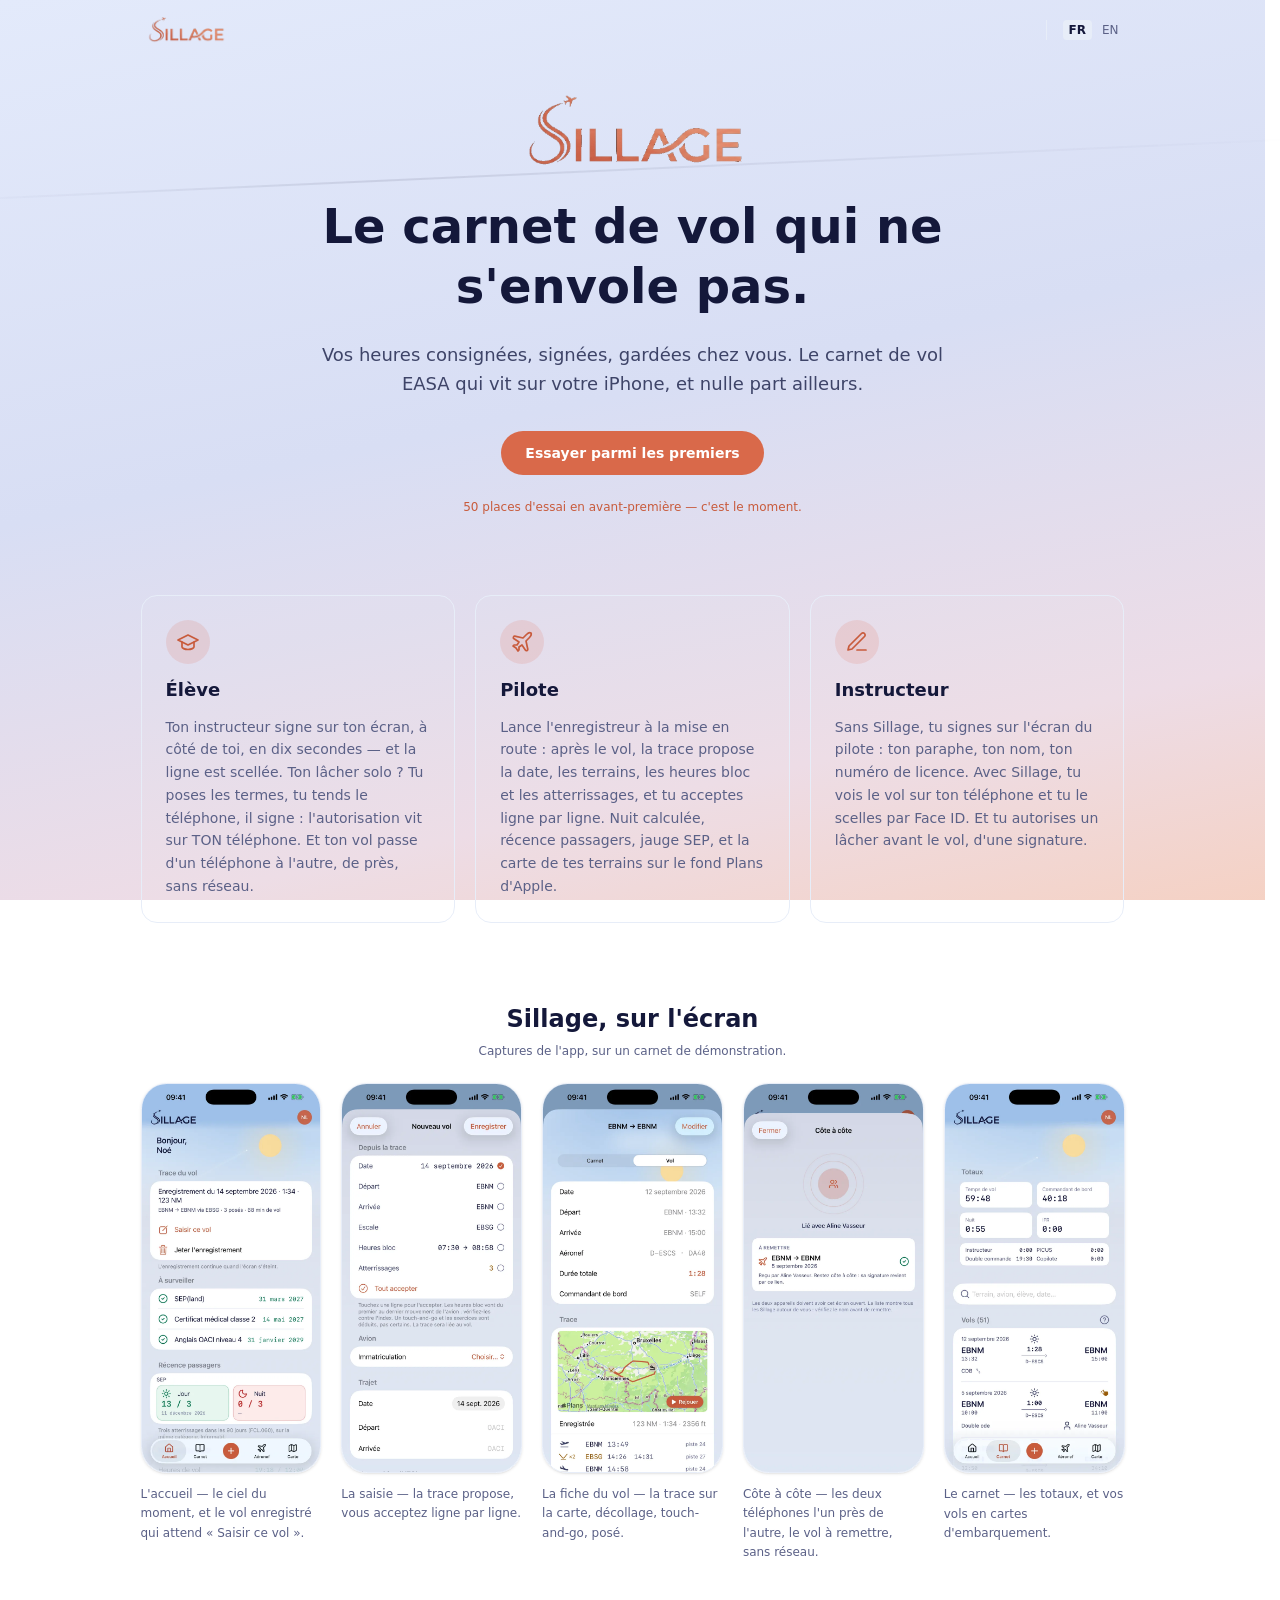
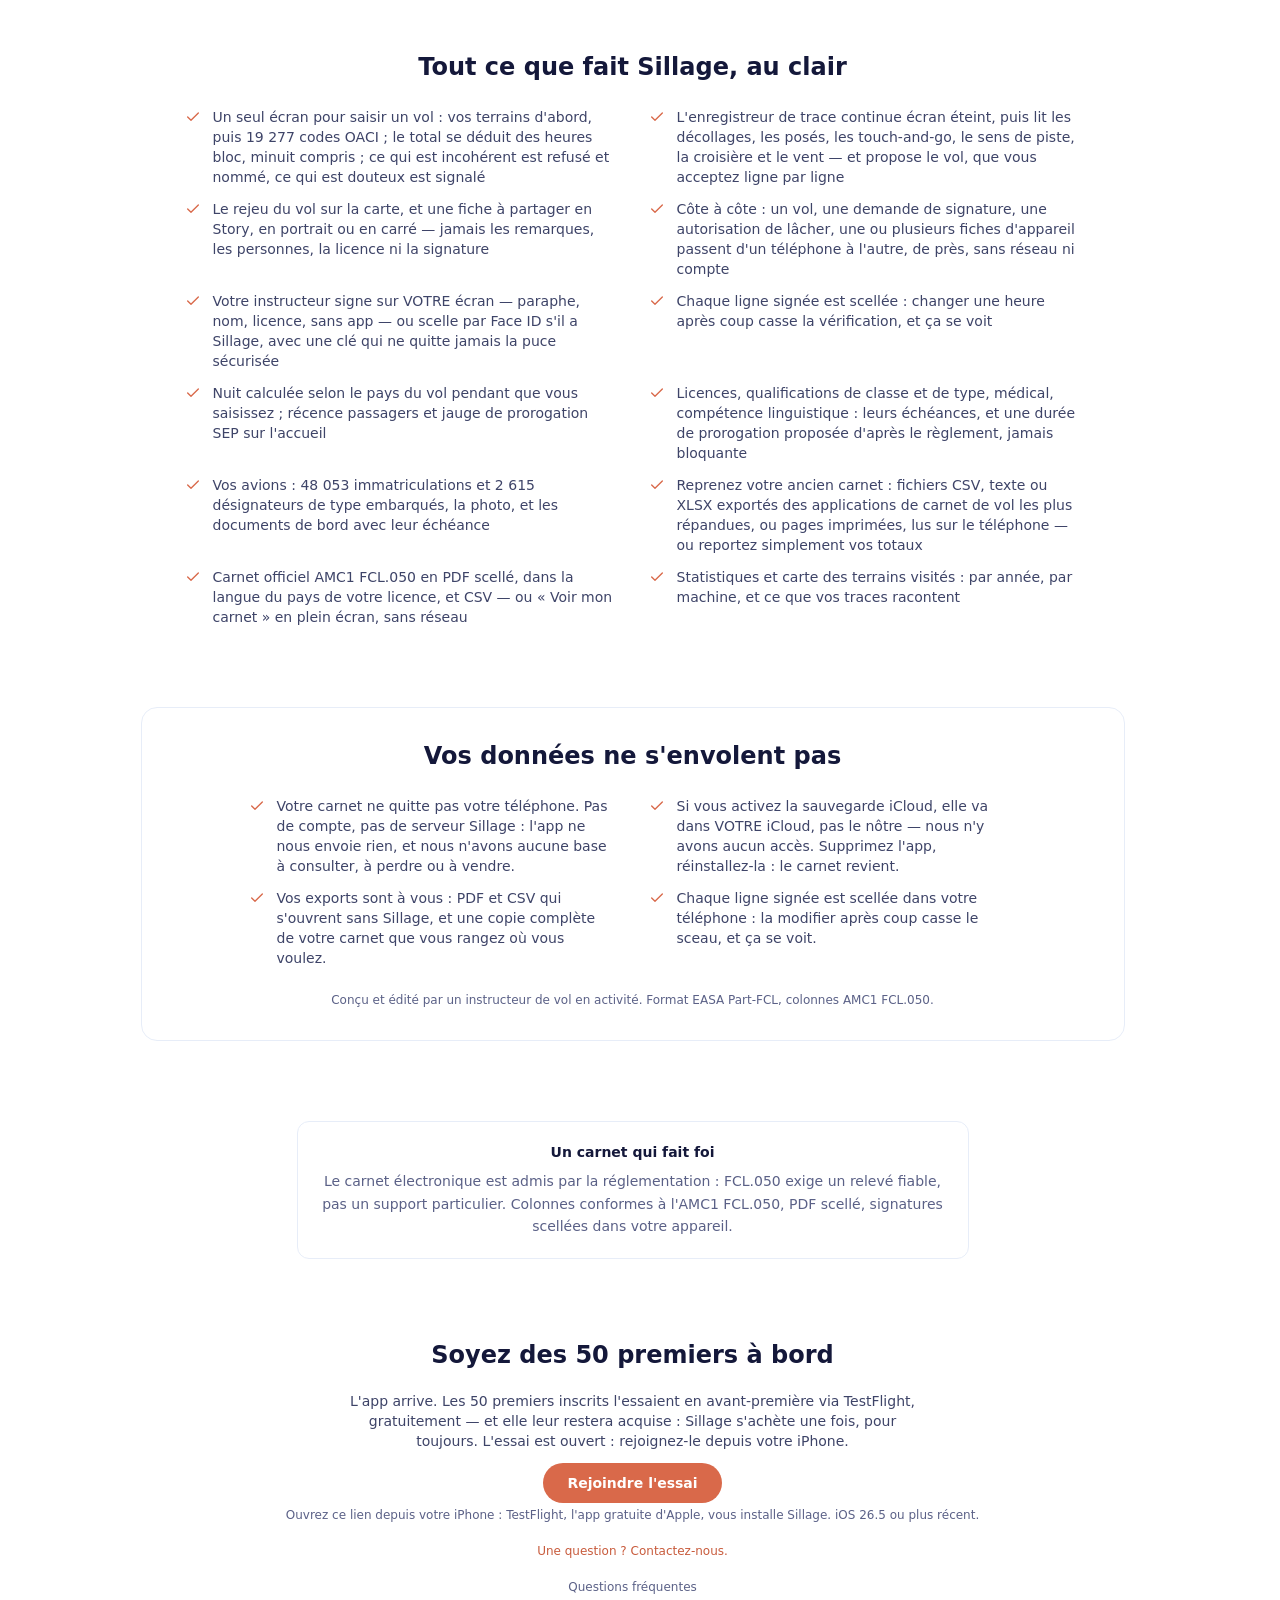
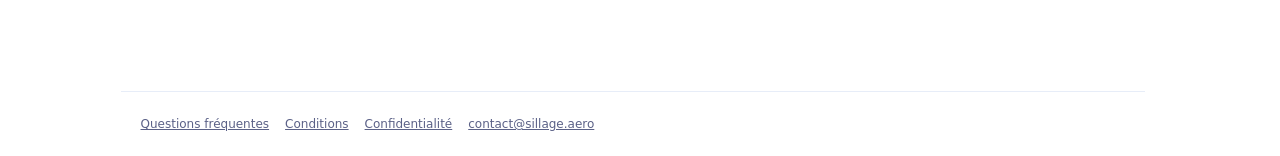
==== fr/index.html @ a9df99f7 "Le site devient statique : du HTML, et plus rien qui tourne Sebastien, 12/10/2026 : « Scaleway me co" ====
<!DOCTYPE html><html lang="fr"><head><meta charSet="utf-8"/><meta name="viewport" content="width=device-width, initial-scale=1, viewport-fit=cover"/><link rel="stylesheet" href="/assets/site.css"/><meta name="theme-color" content="#171d43"/><title>Sillage — Carnet de vol numérique EASA</title><meta name="description" content="Carnet de vol numérique EASA Part-FCL : saisie rapide, signatures d&#x27;instructeur vérifiables, export officiel AMC1 FCL.050. Pour les pilotes, leurs écoles et leurs clubs."/><link rel="manifest" href="/assets/manifest.webmanifest"/><link rel="canonical" href="https://sillage.aero/fr"/><link rel="alternate" hrefLang="fr" href="https://sillage.aero/fr"/><link rel="alternate" hrefLang="en" href="https://sillage.aero/en"/><link rel="alternate" hrefLang="x-default" href="https://sillage.aero/fr"/><meta property="og:title" content="Sillage — Carnet de vol numérique EASA"/><meta property="og:description" content="Vos heures consignées, signées, gardées chez vous. Le carnet de vol EASA qui vit sur votre iPhone, et nulle part ailleurs."/><meta property="og:url" content="https://sillage.aero/fr"/><meta property="og:site_name" content="Sillage"/><meta property="og:locale" content="fr_BE"/><meta property="og:image" content="https://sillage.aero/assets/og-fr.png"/><meta property="og:image:type" content="image/png"/><meta property="og:image:width" content="1200"/><meta property="og:image:height" content="630"/><meta property="og:image:alt" content="Sillage — le carnet de vol qui ne s&#x27;envole pas"/><meta property="og:type" content="website"/><meta name="twitter:card" content="summary_large_image"/><meta name="twitter:title" content="Sillage — Carnet de vol numérique EASA"/><meta name="twitter:description" content="Vos heures consignées, signées, gardées chez vous. Le carnet de vol EASA qui vit sur votre iPhone, et nulle part ailleurs."/><meta name="twitter:image" content="https://sillage.aero/assets/og-fr.png"/><meta name="twitter:image:alt" content="Sillage — le carnet de vol qui ne s&#x27;envole pas"/><meta name="twitter:image:type" content="image/png"/><meta name="twitter:image:width" content="1200"/><meta name="twitter:image:height" content="630"/><link rel="icon" href="/assets/favicon.ico" sizes="48x48" type="image/x-icon"/><link rel="apple-touch-icon" href="/assets/apple-icon.png" sizes="180x180" type="image/png"/></head><body class="geist_a71539c9-module__T19VSG__variable geist_mono_8d43a2aa-module__8Li5zG__variable min-h-dvh bg-white text-zinc-900 antialiased dark:bg-[#10142e] dark:text-zinc-100"><div hidden=""><!--$--><!--/$--></div><header class="mx-auto flex max-w-5xl items-center justify-between px-5 py-4"><a aria-label="Sillage" class="flex items-center" href="/fr"><img alt="Sillage" loading="eager" width="747" height="235" class="h-7 w-auto" style="color:transparent" src="/brand/logo-color.png"/></a><span class="flex items-center gap-1 border-l border-zinc-200 pl-4 text-xs dark:border-zinc-700"><a aria-current="true" class="rounded bg-zinc-200 px-1.5 py-0.5 font-semibold uppercase dark:bg-zinc-700" href="/fr">fr</a><a class="rounded px-1.5 py-0.5 uppercase text-zinc-500 hover:text-zinc-900 dark:text-zinc-400 dark:hover:text-white" href="/en">en</a></span></header><main class="mx-auto max-w-5xl px-5 pb-16"><div class="flex flex-col gap-20 pb-8"><section class="flex flex-col items-center gap-6 pt-8 text-center"><img alt="" loading="eager" width="747" height="235" class="h-16 w-auto sm:h-20" style="color:transparent" src="/brand/logo-color.png"/><h1 class="max-w-3xl text-4xl font-semibold leading-tight text-zinc-900 dark:text-white sm:text-5xl">Le carnet de vol qui ne s&#x27;envole pas.</h1><p class="max-w-2xl text-base leading-relaxed text-zinc-600 dark:text-zinc-300 sm:text-lg">Vos heures consignées, signées, gardées chez vous. Le carnet de vol EASA qui vit sur votre iPhone, et nulle part ailleurs.</p><div class="mt-2 flex flex-wrap items-center justify-center gap-3"><a href="#rejoindre" class="rounded-full bg-[#d9694a] px-6 py-3 text-sm font-semibold text-white transition-colors hover:bg-[#c25738]">Essayer parmi les premiers</a></div><p class="text-xs text-[#c85b3c] dark:text-[#e79479]">50 places d&#x27;essai en avant-première — c&#x27;est le moment.</p></section><section class="grid gap-5 md:grid-cols-3"><div class="flex flex-col gap-3 rounded-2xl border border-zinc-200 dark:border-white/10 bg-white/[0.03] p-6"><span class="flex h-11 w-11 items-center justify-center rounded-full bg-[#d9694a]/15 text-[#c85b3c] dark:text-[#e79479]"><svg viewBox="0 0 24 24" width="24" height="24" fill="none" stroke="currentColor" stroke-width="1.7" stroke-linecap="round" stroke-linejoin="round" aria-hidden="true"><path d="M22 10 12 5 2 10l10 5 10-5Z"></path><path d="M6 12v5c0 1 2.5 2.5 6 2.5s6-1.5 6-2.5v-5"></path></svg></span><h2 class="text-lg font-semibold text-zinc-900 dark:text-white">Élève</h2><p class="text-sm leading-relaxed text-zinc-500 dark:text-zinc-400">Ton instructeur signe sur ton écran, à côté de toi, en dix secondes — et la ligne est scellée. Ton lâcher solo ? Tu poses les termes, tu tends le téléphone, il signe : l&#x27;autorisation vit sur TON téléphone. Et ton vol passe d&#x27;un téléphone à l&#x27;autre, de près, sans réseau.</p></div><div class="flex flex-col gap-3 rounded-2xl border border-zinc-200 dark:border-white/10 bg-white/[0.03] p-6"><span class="flex h-11 w-11 items-center justify-center rounded-full bg-[#d9694a]/15 text-[#c85b3c] dark:text-[#e79479]"><svg viewBox="0 0 24 24" width="24" height="24" fill="none" stroke="currentColor" stroke-width="1.7" stroke-linecap="round" stroke-linejoin="round" aria-hidden="true"><path d="M17.8 19.2 16 11l3.5-3.5C21 6 21.5 4 21 3c-1-.5-3 0-4.5 1.5L13 8 4.8 6.2c-.5-.1-.9.1-1.1.5l-.3.5c-.2.5-.1 1 .3 1.3L9 12l-2 3H4l-1 1 3 2 2 3 1-1v-3l3-2 3.5 5.3c.3.4.8.5 1.3.3l.5-.2c.4-.3.6-.7.5-1.2z"></path></svg></span><h2 class="text-lg font-semibold text-zinc-900 dark:text-white">Pilote</h2><p class="text-sm leading-relaxed text-zinc-500 dark:text-zinc-400">Lance l&#x27;enregistreur à la mise en route : après le vol, la trace propose la date, les terrains, les heures bloc et les atterrissages, et tu acceptes ligne par ligne. Nuit calculée, récence passagers, jauge SEP, et la carte de tes terrains sur le fond Plans d&#x27;Apple.</p></div><div class="flex flex-col gap-3 rounded-2xl border border-zinc-200 dark:border-white/10 bg-white/[0.03] p-6"><span class="flex h-11 w-11 items-center justify-center rounded-full bg-[#d9694a]/15 text-[#c85b3c] dark:text-[#e79479]"><svg viewBox="0 0 24 24" width="24" height="24" fill="none" stroke="currentColor" stroke-width="1.7" stroke-linecap="round" stroke-linejoin="round" aria-hidden="true"><path d="M12 20h9"></path><path d="M16.5 3.5a2.121 2.121 0 0 1 3 3L7 19l-4 1 1-4Z"></path></svg></span><h2 class="text-lg font-semibold text-zinc-900 dark:text-white">Instructeur</h2><p class="text-sm leading-relaxed text-zinc-500 dark:text-zinc-400">Sans Sillage, tu signes sur l&#x27;écran du pilote : ton paraphe, ton nom, ton numéro de licence. Avec Sillage, tu vois le vol sur ton téléphone et tu le scelles par Face ID. Et tu autorises un lâcher avant le vol, d&#x27;une signature.</p></div></section><section class="flex flex-col gap-6"><div class="text-center"><h2 class="text-2xl font-semibold text-zinc-900 dark:text-white">Sillage, sur l&#x27;écran</h2><p class="mt-2 text-xs text-zinc-500 dark:text-zinc-400">Captures de l&#x27;app, sur un carnet de démonstration.</p></div><div class="-mx-5 flex snap-x snap-mandatory gap-5 overflow-x-auto px-5 pb-2 lg:mx-0 lg:grid lg:grid-cols-5 lg:overflow-visible lg:px-0"><figure class="w-52 shrink-0 snap-center lg:w-auto"><img alt="Écran d&#x27;accueil de Sillage : le ciel, et un vol enregistré qui attend d&#x27;être saisi" loading="lazy" width="660" height="1434" class="h-auto w-full rounded-[1.6rem] border border-zinc-200 shadow-sm dark:border-white/10" style="color:transparent" src="/captures/fr/accueil.webp"/><figcaption class="mt-3 text-xs leading-relaxed text-zinc-500 dark:text-zinc-400">L&#x27;accueil — le ciel du moment, et le vol enregistré qui attend « Saisir ce vol ».</figcaption></figure><figure class="w-52 shrink-0 snap-center lg:w-auto"><img alt="Formulaire de vol avec la carte « Depuis la trace »" loading="lazy" width="660" height="1434" class="h-auto w-full rounded-[1.6rem] border border-zinc-200 shadow-sm dark:border-white/10" style="color:transparent" src="/captures/fr/saisie-trace.webp"/><figcaption class="mt-3 text-xs leading-relaxed text-zinc-500 dark:text-zinc-400">La saisie — la trace propose, vous acceptez ligne par ligne.</figcaption></figure><figure class="w-52 shrink-0 snap-center lg:w-auto"><img alt="Fiche du vol, face Vol : la trace sur la carte avec décollage, touch-and-go et posé" loading="lazy" width="660" height="1434" class="h-auto w-full rounded-[1.6rem] border border-zinc-200 shadow-sm dark:border-white/10" style="color:transparent" src="/captures/fr/vol-face-vol.webp"/><figcaption class="mt-3 text-xs leading-relaxed text-zinc-500 dark:text-zinc-400">La fiche du vol — la trace sur la carte, décollage, touch-and-go, posé.</figcaption></figure><figure class="w-52 shrink-0 snap-center lg:w-auto"><img alt="Écran « Côte à côte » : deux téléphones liés et la ligne à remettre" loading="lazy" width="660" height="1434" class="h-auto w-full rounded-[1.6rem] border border-zinc-200 shadow-sm dark:border-white/10" style="color:transparent" src="/captures/fr/remise-liee.webp"/><figcaption class="mt-3 text-xs leading-relaxed text-zinc-500 dark:text-zinc-400">Côte à côte — les deux téléphones l&#x27;un près de l&#x27;autre, le vol à remettre, sans réseau.</figcaption></figure><figure class="w-52 shrink-0 snap-center lg:w-auto"><img alt="Le carnet : les totaux et la liste des vols en cartes d&#x27;embarquement" loading="lazy" width="660" height="1434" class="h-auto w-full rounded-[1.6rem] border border-zinc-200 shadow-sm dark:border-white/10" style="color:transparent" src="/captures/fr/carnet.webp"/><figcaption class="mt-3 text-xs leading-relaxed text-zinc-500 dark:text-zinc-400">Le carnet — les totaux, et vos vols en cartes d&#x27;embarquement.</figcaption></figure></div></section><section class="flex flex-col gap-6"><h2 class="text-center text-2xl font-semibold text-zinc-900 dark:text-white">Tout ce que fait Sillage, au clair</h2><ul class="mx-auto grid max-w-4xl gap-x-8 gap-y-3 sm:grid-cols-2"><li class="flex items-start gap-3 text-sm text-zinc-600 dark:text-zinc-300"><svg viewBox="0 0 24 24" width="16" height="16" fill="none" stroke="currentColor" stroke-width="2" stroke-linecap="round" stroke-linejoin="round" class="mt-0.5 shrink-0 text-[#d9694a]" aria-hidden="true"><polyline points="20 6 9 17 4 12"></polyline></svg>Un seul écran pour saisir un vol : vos terrains d&#x27;abord, puis 19 277 codes OACI ; le total se déduit des heures bloc, minuit compris ; ce qui est incohérent est refusé et nommé, ce qui est douteux est signalé</li><li class="flex items-start gap-3 text-sm text-zinc-600 dark:text-zinc-300"><svg viewBox="0 0 24 24" width="16" height="16" fill="none" stroke="currentColor" stroke-width="2" stroke-linecap="round" stroke-linejoin="round" class="mt-0.5 shrink-0 text-[#d9694a]" aria-hidden="true"><polyline points="20 6 9 17 4 12"></polyline></svg>L&#x27;enregistreur de trace continue écran éteint, puis lit les décollages, les posés, les touch-and-go, le sens de piste, la croisière et le vent — et propose le vol, que vous acceptez ligne par ligne</li><li class="flex items-start gap-3 text-sm text-zinc-600 dark:text-zinc-300"><svg viewBox="0 0 24 24" width="16" height="16" fill="none" stroke="currentColor" stroke-width="2" stroke-linecap="round" stroke-linejoin="round" class="mt-0.5 shrink-0 text-[#d9694a]" aria-hidden="true"><polyline points="20 6 9 17 4 12"></polyline></svg>Le rejeu du vol sur la carte, et une fiche à partager en Story, en portrait ou en carré — jamais les remarques, les personnes, la licence ni la signature</li><li class="flex items-start gap-3 text-sm text-zinc-600 dark:text-zinc-300"><svg viewBox="0 0 24 24" width="16" height="16" fill="none" stroke="currentColor" stroke-width="2" stroke-linecap="round" stroke-linejoin="round" class="mt-0.5 shrink-0 text-[#d9694a]" aria-hidden="true"><polyline points="20 6 9 17 4 12"></polyline></svg>Côte à côte : un vol, une demande de signature, une autorisation de lâcher, une ou plusieurs fiches d&#x27;appareil passent d&#x27;un téléphone à l&#x27;autre, de près, sans réseau ni compte</li><li class="flex items-start gap-3 text-sm text-zinc-600 dark:text-zinc-300"><svg viewBox="0 0 24 24" width="16" height="16" fill="none" stroke="currentColor" stroke-width="2" stroke-linecap="round" stroke-linejoin="round" class="mt-0.5 shrink-0 text-[#d9694a]" aria-hidden="true"><polyline points="20 6 9 17 4 12"></polyline></svg>Votre instructeur signe sur VOTRE écran — paraphe, nom, licence, sans app — ou scelle par Face ID s&#x27;il a Sillage, avec une clé qui ne quitte jamais la puce sécurisée</li><li class="flex items-start gap-3 text-sm text-zinc-600 dark:text-zinc-300"><svg viewBox="0 0 24 24" width="16" height="16" fill="none" stroke="currentColor" stroke-width="2" stroke-linecap="round" stroke-linejoin="round" class="mt-0.5 shrink-0 text-[#d9694a]" aria-hidden="true"><polyline points="20 6 9 17 4 12"></polyline></svg>Chaque ligne signée est scellée : changer une heure après coup casse la vérification, et ça se voit</li><li class="flex items-start gap-3 text-sm text-zinc-600 dark:text-zinc-300"><svg viewBox="0 0 24 24" width="16" height="16" fill="none" stroke="currentColor" stroke-width="2" stroke-linecap="round" stroke-linejoin="round" class="mt-0.5 shrink-0 text-[#d9694a]" aria-hidden="true"><polyline points="20 6 9 17 4 12"></polyline></svg>Nuit calculée selon le pays du vol pendant que vous saisissez ; récence passagers et jauge de prorogation SEP sur l&#x27;accueil</li><li class="flex items-start gap-3 text-sm text-zinc-600 dark:text-zinc-300"><svg viewBox="0 0 24 24" width="16" height="16" fill="none" stroke="currentColor" stroke-width="2" stroke-linecap="round" stroke-linejoin="round" class="mt-0.5 shrink-0 text-[#d9694a]" aria-hidden="true"><polyline points="20 6 9 17 4 12"></polyline></svg>Licences, qualifications de classe et de type, médical, compétence linguistique : leurs échéances, et une durée de prorogation proposée d&#x27;après le règlement, jamais bloquante</li><li class="flex items-start gap-3 text-sm text-zinc-600 dark:text-zinc-300"><svg viewBox="0 0 24 24" width="16" height="16" fill="none" stroke="currentColor" stroke-width="2" stroke-linecap="round" stroke-linejoin="round" class="mt-0.5 shrink-0 text-[#d9694a]" aria-hidden="true"><polyline points="20 6 9 17 4 12"></polyline></svg>Vos avions : 48 053 immatriculations et 2 615 désignateurs de type embarqués, la photo, et les documents de bord avec leur échéance</li><li class="flex items-start gap-3 text-sm text-zinc-600 dark:text-zinc-300"><svg viewBox="0 0 24 24" width="16" height="16" fill="none" stroke="currentColor" stroke-width="2" stroke-linecap="round" stroke-linejoin="round" class="mt-0.5 shrink-0 text-[#d9694a]" aria-hidden="true"><polyline points="20 6 9 17 4 12"></polyline></svg>Reprenez votre ancien carnet : fichiers CSV, texte ou XLSX exportés des applications de carnet de vol les plus répandues, ou pages imprimées, lus sur le téléphone — ou reportez simplement vos totaux</li><li class="flex items-start gap-3 text-sm text-zinc-600 dark:text-zinc-300"><svg viewBox="0 0 24 24" width="16" height="16" fill="none" stroke="currentColor" stroke-width="2" stroke-linecap="round" stroke-linejoin="round" class="mt-0.5 shrink-0 text-[#d9694a]" aria-hidden="true"><polyline points="20 6 9 17 4 12"></polyline></svg>Carnet officiel AMC1 FCL.050 en PDF scellé, dans la langue du pays de votre licence, et CSV — ou « Voir mon carnet » en plein écran, sans réseau</li><li class="flex items-start gap-3 text-sm text-zinc-600 dark:text-zinc-300"><svg viewBox="0 0 24 24" width="16" height="16" fill="none" stroke="currentColor" stroke-width="2" stroke-linecap="round" stroke-linejoin="round" class="mt-0.5 shrink-0 text-[#d9694a]" aria-hidden="true"><polyline points="20 6 9 17 4 12"></polyline></svg>Statistiques et carte des terrains visités : par année, par machine, et ce que vos traces racontent</li></ul></section><section class="rounded-2xl border border-zinc-200 dark:border-white/10 bg-white dark:bg-[#171d43]/40 p-8"><h2 class="text-center text-2xl font-semibold text-zinc-900 dark:text-white">Vos données ne s&#x27;envolent pas</h2><ul class="mx-auto mt-6 grid max-w-3xl gap-x-8 gap-y-3 sm:grid-cols-2"><li class="flex items-start gap-3 text-sm text-zinc-600 dark:text-zinc-300"><svg viewBox="0 0 24 24" width="16" height="16" fill="none" stroke="currentColor" stroke-width="2" stroke-linecap="round" stroke-linejoin="round" class="mt-0.5 shrink-0 text-[#d9694a]" aria-hidden="true"><polyline points="20 6 9 17 4 12"></polyline></svg>Votre carnet ne quitte pas votre téléphone. Pas de compte, pas de serveur Sillage : l&#x27;app ne nous envoie rien, et nous n&#x27;avons aucune base à consulter, à perdre ou à vendre.</li><li class="flex items-start gap-3 text-sm text-zinc-600 dark:text-zinc-300"><svg viewBox="0 0 24 24" width="16" height="16" fill="none" stroke="currentColor" stroke-width="2" stroke-linecap="round" stroke-linejoin="round" class="mt-0.5 shrink-0 text-[#d9694a]" aria-hidden="true"><polyline points="20 6 9 17 4 12"></polyline></svg>Si vous activez la sauvegarde iCloud, elle va dans VOTRE iCloud, pas le nôtre — nous n&#x27;y avons aucun accès. Supprimez l&#x27;app, réinstallez-la : le carnet revient.</li><li class="flex items-start gap-3 text-sm text-zinc-600 dark:text-zinc-300"><svg viewBox="0 0 24 24" width="16" height="16" fill="none" stroke="currentColor" stroke-width="2" stroke-linecap="round" stroke-linejoin="round" class="mt-0.5 shrink-0 text-[#d9694a]" aria-hidden="true"><polyline points="20 6 9 17 4 12"></polyline></svg>Vos exports sont à vous : PDF et CSV qui s&#x27;ouvrent sans Sillage, et une copie complète de votre carnet que vous rangez où vous voulez.</li><li class="flex items-start gap-3 text-sm text-zinc-600 dark:text-zinc-300"><svg viewBox="0 0 24 24" width="16" height="16" fill="none" stroke="currentColor" stroke-width="2" stroke-linecap="round" stroke-linejoin="round" class="mt-0.5 shrink-0 text-[#d9694a]" aria-hidden="true"><polyline points="20 6 9 17 4 12"></polyline></svg>Chaque ligne signée est scellée dans votre téléphone : la modifier après coup casse le sceau, et ça se voit.</li></ul><p class="mt-6 text-center text-xs text-zinc-500">Conçu et édité par un instructeur de vol en activité. Format EASA Part-FCL, colonnes AMC1 FCL.050.</p></section><section class="mx-auto max-w-2xl rounded-xl border border-zinc-200 bg-white p-5 text-center dark:border-zinc-800 dark:bg-zinc-900"><h2 class="text-sm font-semibold text-zinc-900 dark:text-white">Un carnet qui fait foi</h2><p class="mt-2 text-sm leading-relaxed text-zinc-500 dark:text-zinc-400">Le carnet électronique est admis par la réglementation : FCL.050 exige un relevé fiable, pas un support particulier. Colonnes conformes à l&#x27;AMC1 FCL.050, PDF scellé, signatures scellées dans votre appareil.</p></section><section id="rejoindre" class="flex flex-col items-center gap-5 scroll-mt-8 text-center"><h2 class="text-2xl font-semibold text-zinc-900 dark:text-white">Soyez des 50 premiers à bord</h2><p class="max-w-xl text-sm text-zinc-600 dark:text-zinc-300">L&#x27;app arrive. Les 50 premiers inscrits l&#x27;essaient en avant-première via TestFlight, gratuitement — et elle leur restera acquise : Sillage s&#x27;achète une fois, pour toujours. L&#x27;essai est ouvert : rejoignez-le depuis votre iPhone.</p><div class="text-center"><a href="https://testflight.apple.com/join/hXZf1sPa" class="rounded-full bg-[#d9694a] px-6 py-3 text-sm font-semibold text-white transition-colors hover:bg-[#c25738]">Rejoindre l&#x27;essai</a><p class="mt-3 text-xs text-zinc-500 dark:text-zinc-400">Ouvrez ce lien depuis votre iPhone : TestFlight, l&#x27;app gratuite d&#x27;Apple, vous installe Sillage. iOS 26.5 ou plus récent.</p></div><a href="mailto:contact@sillage.aero" class="text-xs text-[#c85b3c] dark:text-[#e79479] hover:underline">Une question ? Contactez-nous.</a><a class="text-xs text-zinc-500 hover:text-zinc-900 dark:hover:text-white" href="/fr/faq">Questions fréquentes</a></section></div><!--$--><!--/$--></main><footer class="mx-auto flex max-w-5xl flex-wrap gap-4 border-t border-zinc-200 px-5 py-6 text-xs text-zinc-500 dark:border-zinc-800 dark:text-zinc-400"><a class="underline hover:text-zinc-900 dark:hover:text-white" href="/fr/faq">Questions fréquentes</a><a class="underline hover:text-zinc-900 dark:hover:text-white" href="/fr/conditions">Conditions</a><a class="underline hover:text-zinc-900 dark:hover:text-white" href="/fr/confidentialite">Confidentialité</a><a href="mailto:contact@sillage.aero" class="underline hover:text-zinc-900 dark:hover:text-white">contact@sillage.aero</a></footer></body></html>
---- assets/site.css ----
@font-face{font-family:Geist;font-style:normal;font-weight:100 900;font-display:swap;src:url(../media/fef07dbb0973bf53-s.3p2_lha1f2xer.woff2)format("woff2");unicode-range:U+460-52F,U+1C80-1C8A,U+20B4,U+2DE0-2DFF,U+A640-A69F,U+FE2E-FE2F}@font-face{font-family:Geist;font-style:normal;font-weight:100 900;font-display:swap;src:url(../media/8a480f0b521d4e75-s.1qq4vpdcun5oj.woff2)format("woff2");unicode-range:U+301,U+400-45F,U+490-491,U+4B0-4B1,U+2116}@font-face{font-family:Geist;font-style:normal;font-weight:100 900;font-display:swap;src:url(../media/53b9e256198e5412-s.390ncx5urfkfu.woff2)format("woff2");unicode-range:U+102-103,U+110-111,U+128-129,U+168-169,U+1A0-1A1,U+1AF-1B0,U+300-301,U+303-304,U+308-309,U+323,U+329,U+1EA0-1EF9,U+20AB}@font-face{font-family:Geist;font-style:normal;font-weight:100 900;font-display:swap;src:url(../media/7178b3e590c64307-s.21jp631_3pja2.woff2)format("woff2");unicode-range:U+100-2BA,U+2BD-2C5,U+2C7-2CC,U+2CE-2D7,U+2DD-2FF,U+304,U+308,U+329,U+1D00-1DBF,U+1E00-1E9F,U+1EF2-1EFF,U+2020,U+20A0-20AB,U+20AD-20C0,U+2113,U+2C60-2C7F,U+A720-A7FF}@font-face{font-family:Geist;font-style:normal;font-weight:100 900;font-display:swap;src:url(../media/caa3a2e1cccd8315-s.p.0wgildi0cnwt9.woff2)format("woff2");unicode-range:U+??,U+131,U+152-153,U+2BB-2BC,U+2C6,U+2DA,U+2DC,U+304,U+308,U+329,U+2000-206F,U+20AC,U+2122,U+2191,U+2193,U+2212,U+2215,U+FEFF,U+FFFD}@font-face{font-family:Geist Fallback;src:local(Arial);ascent-override:95.94%;descent-override:28.16%;line-gap-override:0.0%;size-adjust:104.76%}.geist_a71539c9-module__T19VSG__className{font-family:Geist,Geist Fallback;font-style:normal}.geist_a71539c9-module__T19VSG__variable{--font-geist-sans:"Geist", "Geist Fallback"}
@font-face{font-family:Geist Mono;font-style:normal;font-weight:100 900;font-display:swap;src:url(../media/5ce348bf30bf5439-s.31988l_ccedte.woff2)format("woff2");unicode-range:U+460-52F,U+1C80-1C8A,U+20B4,U+2DE0-2DFF,U+A640-A69F,U+FE2E-FE2F}@font-face{font-family:Geist Mono;font-style:normal;font-weight:100 900;font-display:swap;src:url(../media/4fa387ec64143e14-s.2tuy5pz7dlieh.woff2)format("woff2");unicode-range:U+301,U+400-45F,U+490-491,U+4B0-4B1,U+2116}@font-face{font-family:Geist Mono;font-style:normal;font-weight:100 900;font-display:swap;src:url(../media/6306c77e7c8268e4-s.2dbetqa9o8jxf.woff2)format("woff2");unicode-range:U+2000-2001,U+2004-2008,U+200A,U+23B8-23BD,U+2500-259F}@font-face{font-family:Geist Mono;font-style:normal;font-weight:100 900;font-display:swap;src:url(../media/7d817b4c03b0c5f1-s.1uyisp29ctx0d.woff2)format("woff2");unicode-range:U+102-103,U+110-111,U+128-129,U+168-169,U+1A0-1A1,U+1AF-1B0,U+300-301,U+303-304,U+308-309,U+323,U+329,U+1EA0-1EF9,U+20AB}@font-face{font-family:Geist Mono;font-style:normal;font-weight:100 900;font-display:swap;src:url(../media/bbc41e54d2fcbd21-s.1rgnod-3esatf.woff2)format("woff2");unicode-range:U+100-2BA,U+2BD-2C5,U+2C7-2CC,U+2CE-2D7,U+2DD-2FF,U+304,U+308,U+329,U+1D00-1DBF,U+1E00-1E9F,U+1EF2-1EFF,U+2020,U+20A0-20AB,U+20AD-20C0,U+2113,U+2C60-2C7F,U+A720-A7FF}@font-face{font-family:Geist Mono;font-style:normal;font-weight:100 900;font-display:swap;src:url(../media/797e433ab948586e-s.p.0r6juujl39pe6.woff2)format("woff2");unicode-range:U+??,U+131,U+152-153,U+2BB-2BC,U+2C6,U+2DA,U+2DC,U+304,U+308,U+329,U+2000-206F,U+20AC,U+2122,U+2191,U+2193,U+2212,U+2215,U+FEFF,U+FFFD}@font-face{font-family:Geist Mono Fallback;src:local(Arial);ascent-override:74.67%;descent-override:21.92%;line-gap-override:0.0%;size-adjust:134.59%}.geist_mono_8d43a2aa-module__8Li5zG__className{font-family:Geist Mono,Geist Mono Fallback;font-style:normal}.geist_mono_8d43a2aa-module__8Li5zG__variable{--font-geist-mono:"Geist Mono", "Geist Mono Fallback"}
@layer properties{@supports (((-webkit-hyphens:none)) and (not (margin-trim:inline))) or ((-moz-orient:inline) and (not (color:rgb(from red r g b)))){*,:before,:after,::backdrop{--tw-scroll-snap-strictness:proximity;--tw-divide-y-reverse:0;--tw-border-style:solid;--tw-leading:initial;--tw-font-weight:initial;--tw-tracking:initial;--tw-shadow:0 0 #0000;--tw-shadow-color:initial;--tw-shadow-alpha:100%;--tw-inset-shadow:0 0 #0000;--tw-inset-shadow-color:initial;--tw-inset-shadow-alpha:100%;--tw-ring-color:initial;--tw-ring-shadow:0 0 #0000;--tw-inset-ring-color:initial;--tw-inset-ring-shadow:0 0 #0000;--tw-ring-inset:initial;--tw-ring-offset-width:0px;--tw-ring-offset-color:#fff;--tw-ring-offset-shadow:0 0 #0000}}}@layer theme{:root,:host{--color-red-300:#ffa3a3;--color-red-400:#ff6568;--color-red-600:#e40014;--color-red-700:#bf000f;--color-red-800:#9f0712;--color-amber-200:#fee685;--color-amber-500:#f99c00;--color-amber-800:#953d00;--color-emerald-100:#d0fae5;--color-emerald-300:#5ee9b5;--color-emerald-800:#005f46;--color-emerald-900:#004e3b;--color-sky-100:#dff2fe;--color-sky-300:#77d4ff;--color-sky-800:#005986;--color-sky-900:#024a70;--color-zinc-50:#fff;--color-zinc-100:#f2f5fc;--color-zinc-200:#e7edf8;--color-zinc-300:#d7deef;--color-zinc-400:#6c7295;--color-zinc-500:#5b6187;--color-zinc-600:#3e4468;--color-zinc-700:#2c3255;--color-zinc-800:#1f2445;--color-zinc-900:#14183a;--color-white:#fff;--spacing:.25rem;--container-sm:24rem;--container-xl:36rem;--container-2xl:42rem;--container-3xl:48rem;--container-4xl:56rem;--container-5xl:64rem;--text-xs:.75rem;--text-xs--line-height:calc(1 / .75);--text-sm:.875rem;--text-sm--line-height:calc(1.25 / .875);--text-base:1rem;--text-base--line-height:calc(1.5 / 1);--text-lg:1.125rem;--text-lg--line-height:calc(1.75 / 1.125);--text-2xl:1.5rem;--text-2xl--line-height:calc(2 / 1.5);--text-4xl:2.25rem;--text-4xl--line-height:calc(2.5 / 2.25);--text-5xl:3rem;--text-5xl--line-height:1;--font-weight-normal:400;--font-weight-medium:500;--font-weight-semibold:600;--tracking-wide:.025em;--leading-tight:1.25;--leading-relaxed:1.625;--radius-lg:.5rem;--radius-xl:.75rem;--radius-2xl:1rem;--default-transition-duration:.15s;--default-transition-timing-function:cubic-bezier(.4, 0, .2, 1);--default-font-family:var(--font-geist-sans);--default-mono-font-family:var(--font-geist-mono)}@supports (color:lab(0% 0 0)){:root,:host{--color-red-300:lab(76.5514% 36.422 15.5335);--color-red-400:lab(63.7053% 60.745 31.3109);--color-red-600:lab(48.4493% 77.4328 61.5452);--color-red-700:lab(40.4273% 67.2623 53.7441);--color-red-800:lab(33.7174% 55.8993 41.0293);--color-amber-200:lab(91.7203% -.505269 49.9084);--color-amber-500:lab(72.7183% 31.8672 97.9407);--color-amber-800:lab(37.8822% 37.1699 52.2718);--color-emerald-100:lab(94.9004% -17.0769 5.63836);--color-emerald-300:lab(83.9203% -48.7124 13.8849);--color-emerald-800:lab(35.3675% -33.1188 8.04002);--color-emerald-900:lab(28.8637% -26.9249 5.45986);--color-sky-100:lab(94.3709% -4.56053 -8.23453);--color-sky-300:lab(80.3307% -20.2945 -31.385);--color-sky-800:lab(35.164% -9.57692 -34.4068);--color-sky-900:lab(29.1959% -8.34689 -28.2453)}}}@layer base{*,:after,:before,::backdrop{box-sizing:border-box;border:0 solid;margin:0;padding:0}::file-selector-button{box-sizing:border-box;border:0 solid;margin:0;padding:0}html,:host{-webkit-text-size-adjust:100%;tab-size:4;line-height:1.5;font-family:var(--default-font-family,-apple-system, BlinkMacSystemFont, "Segoe UI", Roboto, "Helvetica Neue", "Noto Sans", Arial, sans-serif, "Apple Color Emoji", "Segoe UI Emoji", "Segoe UI Symbol", "Noto Color Emoji");font-feature-settings:var(--default-font-feature-settings,normal);font-variation-settings:var(--default-font-variation-settings,normal);-webkit-tap-highlight-color:transparent}hr{height:0;color:inherit;border-top-width:1px}abbr:where([title]){-webkit-text-decoration:underline dotted;text-decoration:underline dotted}h1,h2,h3,h4,h5,h6{font-size:inherit;font-weight:inherit}a{color:inherit;-webkit-text-decoration:inherit;-webkit-text-decoration:inherit;-webkit-text-decoration:inherit;-webkit-text-decoration:inherit;text-decoration:inherit}b,strong{font-weight:bolder}code,kbd,samp,pre{font-family:var(--default-mono-font-family,ui-monospace, SFMono-Regular, Menlo, Monaco, Consolas, "Liberation Mono", "Courier New", monospace);font-feature-settings:var(--default-mono-font-feature-settings,normal);font-variation-settings:var(--default-mono-font-variation-settings,normal);font-size:1em}small{font-size:80%}sub,sup{vertical-align:baseline;font-size:75%;line-height:0;position:relative}sub{bottom:-.25em}sup{top:-.5em}table{text-indent:0;border-color:inherit;border-collapse:collapse}:-moz-focusring:where(:not(iframe)){outline:auto}progress{vertical-align:baseline}summary{display:list-item}ol,ul,menu{list-style:none}img,svg,video,canvas,audio,iframe,embed,object{vertical-align:middle;display:block}img,video{max-width:100%;height:auto}button,input,select,optgroup,textarea{font:inherit;font-feature-settings:inherit;font-variation-settings:inherit;letter-spacing:inherit;color:inherit;opacity:1;background-color:#0000;border-radius:0}::file-selector-button{font:inherit;font-feature-settings:inherit;font-variation-settings:inherit;letter-spacing:inherit;color:inherit;opacity:1;background-color:#0000;border-radius:0}:where(select:is([multiple],[size])) optgroup{font-weight:bolder}:where(select:is([multiple],[size])) optgroup option{padding-inline-start:20px}::file-selector-button{margin-inline-end:4px}::placeholder{opacity:1}@supports (not ((-webkit-appearance:-apple-pay-button))) or (contain-intrinsic-size:1px){::placeholder{color:currentColor}@supports (color:color-mix(in lab, red, red)){::placeholder{color:color-mix(in oklab, currentcolor 50%, transparent)}}}textarea{resize:vertical}::-webkit-search-decoration{-webkit-appearance:none}::-webkit-date-and-time-value{min-height:1lh;text-align:inherit}::-webkit-datetime-edit{display:inline-flex}::-webkit-datetime-edit-fields-wrapper{padding:0}::-webkit-datetime-edit{padding-block:0}::-webkit-datetime-edit-year-field{padding-block:0}::-webkit-datetime-edit-month-field{padding-block:0}::-webkit-datetime-edit-day-field{padding-block:0}::-webkit-datetime-edit-hour-field{padding-block:0}::-webkit-datetime-edit-minute-field{padding-block:0}::-webkit-datetime-edit-second-field{padding-block:0}::-webkit-datetime-edit-millisecond-field{padding-block:0}::-webkit-datetime-edit-meridiem-field{padding-block:0}::-webkit-calendar-picker-indicator{line-height:1}:-moz-ui-invalid{box-shadow:none}button,input:where([type=button],[type=reset],[type=submit]){appearance:button}::file-selector-button{appearance:button}::-webkit-inner-spin-button{height:auto}::-webkit-outer-spin-button{height:auto}[hidden]:where(:not([hidden=until-found])){display:none!important}}@layer components;@layer utilities{.relative{position:relative}.-mx-5{margin-inline:calc(var(--spacing) * -5)}.mx-auto{margin-inline:auto}.mt-0\.5{margin-top:calc(var(--spacing) * .5)}.mt-1{margin-top:var(--spacing)}.mt-1\.5{margin-top:calc(var(--spacing) * 1.5)}.mt-2{margin-top:calc(var(--spacing) * 2)}.mt-3{margin-top:calc(var(--spacing) * 3)}.mt-4{margin-top:calc(var(--spacing) * 4)}.mt-6{margin-top:calc(var(--spacing) * 6)}.mr-2{margin-right:calc(var(--spacing) * 2)}.mb-1{margin-bottom:var(--spacing)}.mb-2{margin-bottom:calc(var(--spacing) * 2)}.mb-3{margin-bottom:calc(var(--spacing) * 3)}.mb-4{margin-bottom:calc(var(--spacing) * 4)}.mb-6{margin-bottom:calc(var(--spacing) * 6)}.block{display:block}.contents{display:contents}.flex{display:flex}.grid{display:grid}.hidden{display:none}.inline-block{display:inline-block}.table{display:table}.h-4{height:calc(var(--spacing) * 4)}.h-5{height:calc(var(--spacing) * 5)}.h-7{height:calc(var(--spacing) * 7)}.h-8{height:calc(var(--spacing) * 8)}.h-11{height:calc(var(--spacing) * 11)}.h-16{height:calc(var(--spacing) * 16)}.h-auto{height:auto}.min-h-\[60vh\]{min-height:60vh}.min-h-dvh{min-height:100dvh}.w-4{width:calc(var(--spacing) * 4)}.w-5{width:calc(var(--spacing) * 5)}.w-8{width:calc(var(--spacing) * 8)}.w-11{width:calc(var(--spacing) * 11)}.w-52{width:calc(var(--spacing) * 52)}.w-auto{width:auto}.w-full{width:100%}.max-w-2xl{max-width:var(--container-2xl)}.max-w-3xl{max-width:var(--container-3xl)}.max-w-4xl{max-width:var(--container-4xl)}.max-w-5xl{max-width:var(--container-5xl)}.max-w-sm{max-width:var(--container-sm)}.max-w-xl{max-width:var(--container-xl)}.shrink-0{flex-shrink:0}.cursor-pointer{cursor:pointer}.snap-x{scroll-snap-type:x var(--tw-scroll-snap-strictness)}.snap-mandatory{--tw-scroll-snap-strictness:mandatory}.snap-center{scroll-snap-align:center}.scroll-mt-8{scroll-margin-top:calc(var(--spacing) * 8)}.list-none{list-style-type:none}.grid-cols-2{grid-template-columns:repeat(2,minmax(0,1fr))}.flex-col{flex-direction:column}.flex-wrap{flex-wrap:wrap}.items-baseline{align-items:baseline}.items-center{align-items:center}.items-start{align-items:flex-start}.justify-between{justify-content:space-between}.justify-center{justify-content:center}.gap-1{gap:var(--spacing)}.gap-2{gap:calc(var(--spacing) * 2)}.gap-3{gap:calc(var(--spacing) * 3)}.gap-4{gap:calc(var(--spacing) * 4)}.gap-5{gap:calc(var(--spacing) * 5)}.gap-6{gap:calc(var(--spacing) * 6)}.gap-20{gap:calc(var(--spacing) * 20)}.gap-x-8{column-gap:calc(var(--spacing) * 8)}.gap-y-3{row-gap:calc(var(--spacing) * 3)}:where(.divide-y>:not(:last-child)){--tw-divide-y-reverse:0;border-bottom-style:var(--tw-border-style);border-top-style:var(--tw-border-style);border-top-width:calc(1px * var(--tw-divide-y-reverse));border-bottom-width:calc(1px * calc(1 - var(--tw-divide-y-reverse)))}:where(.divide-zinc-100>:not(:last-child)){border-color:var(--color-zinc-100)}.self-start{align-self:flex-start}.overflow-x-auto{overflow-x:auto}.rounded{border-radius:.25rem}.rounded-2xl{border-radius:var(--radius-2xl)}.rounded-\[1\.6rem\]{border-radius:1.6rem}.rounded-full{border-radius:3.40282e38px}.rounded-lg{border-radius:var(--radius-lg)}.rounded-xl{border-radius:var(--radius-xl)}.border{border-style:var(--tw-border-style);border-width:1px}.border-t{border-top-style:var(--tw-border-style);border-top-width:1px}.border-b{border-bottom-style:var(--tw-border-style);border-bottom-width:1px}.border-l{border-left-style:var(--tw-border-style);border-left-width:1px}.border-amber-500\/30{border-color:#f99c004d}@supports (color:color-mix(in lab, red, red)){.border-amber-500\/30{border-color:color-mix(in oklab, var(--color-amber-500) 30%, transparent)}}.border-zinc-200{border-color:var(--color-zinc-200)}.border-zinc-300{border-color:var(--color-zinc-300)}.bg-\[\#d9694a\]{background-color:#d9694a}.bg-\[\#d9694a\]\/15{background-color:#d9694a26;background-color:lab(58.0183% 43.2277 38.7951/.15)}.bg-amber-500\/10{background-color:#f99c001a}@supports (color:color-mix(in lab, red, red)){.bg-amber-500\/10{background-color:color-mix(in oklab, var(--color-amber-500) 10%, transparent)}}.bg-emerald-100{background-color:var(--color-emerald-100)}.bg-sky-100{background-color:var(--color-sky-100)}.bg-white{background-color:var(--color-white)}.bg-white\/\[0\.03\]{background-color:#ffffff08}@supports (color:color-mix(in lab, red, red)){.bg-white\/\[0\.03\]{background-color:color-mix(in oklab, var(--color-white) 3%, transparent)}}.bg-zinc-100{background-color:var(--color-zinc-100)}.bg-zinc-200{background-color:var(--color-zinc-200)}.p-4{padding:calc(var(--spacing) * 4)}.p-5{padding:calc(var(--spacing) * 5)}.p-6{padding:calc(var(--spacing) * 6)}.p-8{padding:calc(var(--spacing) * 8)}.px-1\.5{padding-inline:calc(var(--spacing) * 1.5)}.px-2{padding-inline:calc(var(--spacing) * 2)}.px-3{padding-inline:calc(var(--spacing) * 3)}.px-4{padding-inline:calc(var(--spacing) * 4)}.px-5{padding-inline:calc(var(--spacing) * 5)}.px-6{padding-inline:calc(var(--spacing) * 6)}.py-0\.5{padding-block:calc(var(--spacing) * .5)}.py-1\.5{padding-block:calc(var(--spacing) * 1.5)}.py-2{padding-block:calc(var(--spacing) * 2)}.py-2\.5{padding-block:calc(var(--spacing) * 2.5)}.py-3{padding-block:calc(var(--spacing) * 3)}.py-4{padding-block:calc(var(--spacing) * 4)}.py-6{padding-block:calc(var(--spacing) * 6)}.pt-8{padding-top:calc(var(--spacing) * 8)}.pb-2{padding-bottom:calc(var(--spacing) * 2)}.pb-8{padding-bottom:calc(var(--spacing) * 8)}.pb-16{padding-bottom:calc(var(--spacing) * 16)}.pl-4{padding-left:calc(var(--spacing) * 4)}.pl-5{padding-left:calc(var(--spacing) * 5)}.text-center{text-align:center}.text-left{text-align:left}.font-mono{font-family:var(--font-geist-mono)}.text-2xl{font-size:var(--text-2xl);line-height:var(--tw-leading,var(--text-2xl--line-height))}.text-4xl{font-size:var(--text-4xl);line-height:var(--tw-leading,var(--text-4xl--line-height))}.text-base{font-size:var(--text-base);line-height:var(--tw-leading,var(--text-base--line-height))}.text-lg{font-size:var(--text-lg);line-height:var(--tw-leading,var(--text-lg--line-height))}.text-sm{font-size:var(--text-sm);line-height:var(--tw-leading,var(--text-sm--line-height))}.text-xs{font-size:var(--text-xs);line-height:var(--tw-leading,var(--text-xs--line-height))}.leading-relaxed{--tw-leading:var(--leading-relaxed);line-height:var(--leading-relaxed)}.leading-tight{--tw-leading:var(--leading-tight);line-height:var(--leading-tight)}.font-medium{--tw-font-weight:var(--font-weight-medium);font-weight:var(--font-weight-medium)}.font-normal{--tw-font-weight:var(--font-weight-normal);font-weight:var(--font-weight-normal)}.font-semibold{--tw-font-weight:var(--font-weight-semibold);font-weight:var(--font-weight-semibold)}.tracking-wide{--tw-tracking:var(--tracking-wide);letter-spacing:var(--tracking-wide)}.text-\[\#c85b3c\]{color:#c85b3c}.text-\[\#d9694a\]{color:#d9694a}.text-amber-800{color:var(--color-amber-800)}.text-emerald-800{color:var(--color-emerald-800)}.text-red-600{color:var(--color-red-600)}.text-red-700{color:var(--color-red-700)}.text-sky-800{color:var(--color-sky-800)}.text-white{color:var(--color-white)}.text-zinc-400{color:var(--color-zinc-400)}.text-zinc-500{color:var(--color-zinc-500)}.text-zinc-600{color:var(--color-zinc-600)}.text-zinc-700{color:var(--color-zinc-700)}.text-zinc-900{color:var(--color-zinc-900)}.uppercase{text-transform:uppercase}.underline{text-decoration-line:underline}.antialiased{-webkit-font-smoothing:antialiased;-moz-osx-font-smoothing:grayscale}.shadow-sm{--tw-shadow:0 1px 3px 0 var(--tw-shadow-color,#0000001a), 0 1px 2px -1px var(--tw-shadow-color,#0000001a);box-shadow:var(--tw-inset-shadow), var(--tw-inset-ring-shadow), var(--tw-ring-offset-shadow), var(--tw-ring-shadow), var(--tw-shadow)}.transition-colors{transition-property:color,background-color,border-color,outline-color,text-decoration-color,fill,stroke,--tw-gradient-from,--tw-gradient-via,--tw-gradient-to;transition-timing-function:var(--tw-ease,var(--default-transition-timing-function));transition-duration:var(--tw-duration,var(--default-transition-duration))}.transition-transform{transition-property:transform,translate,scale,rotate;transition-timing-function:var(--tw-ease,var(--default-transition-timing-function));transition-duration:var(--tw-duration,var(--default-transition-duration))}.group-open\:rotate-90:is(:where(.group):is([open],:popover-open,:open) *){rotate:90deg}.marker\:content-none ::marker{--tw-content:none;content:none}.marker\:content-none::marker{--tw-content:none;content:none}.marker\:content-none ::-webkit-details-marker{--tw-content:none;content:none}.marker\:content-none::-webkit-details-marker{--tw-content:none;content:none}.placeholder\:text-zinc-500::placeholder{color:var(--color-zinc-500)}@media (hover:hover){.hover\:bg-\[\#c25738\]:hover{background-color:#c25738}.hover\:bg-zinc-50:hover{background-color:var(--color-zinc-50)}.hover\:text-red-800:hover{color:var(--color-red-800)}.hover\:text-zinc-900:hover{color:var(--color-zinc-900)}.hover\:underline:hover{text-decoration-line:underline}}.focus\:outline-none:focus{--tw-outline-style:none;outline-style:none}.disabled\:opacity-40:disabled{opacity:.4}.disabled\:opacity-50:disabled{opacity:.5}@media (min-width:40rem){.sm\:h-20{height:calc(var(--spacing) * 20)}.sm\:grid-cols-2{grid-template-columns:repeat(2,minmax(0,1fr))}.sm\:grid-cols-4{grid-template-columns:repeat(4,minmax(0,1fr))}.sm\:text-5xl{font-size:var(--text-5xl);line-height:var(--tw-leading,var(--text-5xl--line-height))}.sm\:text-lg{font-size:var(--text-lg);line-height:var(--tw-leading,var(--text-lg--line-height))}}@media (min-width:48rem){.md\:grid-cols-3{grid-template-columns:repeat(3,minmax(0,1fr))}}@media (min-width:64rem){.lg\:mx-0{margin-inline:0}.lg\:grid{display:grid}.lg\:w-auto{width:auto}.lg\:grid-cols-5{grid-template-columns:repeat(5,minmax(0,1fr))}.lg\:overflow-visible{overflow:visible}.lg\:px-0{padding-inline:0}}.dark\:block:where(.dark,.dark *){display:block}:where(.dark\:divide-zinc-800\/60:where(.dark,.dark *)>:not(:last-child)){border-color:#1f244599}@supports (color:color-mix(in lab, red, red)){:where(.dark\:divide-zinc-800\/60:where(.dark,.dark *)>:not(:last-child)){border-color:color-mix(in oklab, var(--color-zinc-800) 60%, transparent)}}.dark\:border-white\/10:where(.dark,.dark *){border-color:#ffffff1a}@supports (color:color-mix(in lab, red, red)){.dark\:border-white\/10:where(.dark,.dark *){border-color:color-mix(in oklab, var(--color-white) 10%, transparent)}}.dark\:border-white\/15:where(.dark,.dark *){border-color:#ffffff26}@supports (color:color-mix(in lab, red, red)){.dark\:border-white\/15:where(.dark,.dark *){border-color:color-mix(in oklab, var(--color-white) 15%, transparent)}}.dark\:border-white\/20:where(.dark,.dark *){border-color:#fff3}@supports (color:color-mix(in lab, red, red)){.dark\:border-white\/20:where(.dark,.dark *){border-color:color-mix(in oklab, var(--color-white) 20%, transparent)}}.dark\:border-zinc-700:where(.dark,.dark *){border-color:var(--color-zinc-700)}.dark\:border-zinc-800:where(.dark,.dark *){border-color:var(--color-zinc-800)}.dark\:bg-\[\#171d43\]\/40:where(.dark,.dark *){background-color:#171d4366;background-color:lab(12.0352% 7.99952 -25.4262/.4)}.dark\:bg-\[\#10142e\]:where(.dark,.dark *){background-color:#10142e}.dark\:bg-emerald-900\/40:where(.dark,.dark *){background-color:#004e3b66}@supports (color:color-mix(in lab, red, red)){.dark\:bg-emerald-900\/40:where(.dark,.dark *){background-color:color-mix(in oklab, var(--color-emerald-900) 40%, transparent)}}.dark\:bg-sky-900\/40:where(.dark,.dark *){background-color:#024a7066}@supports (color:color-mix(in lab, red, red)){.dark\:bg-sky-900\/40:where(.dark,.dark *){background-color:color-mix(in oklab, var(--color-sky-900) 40%, transparent)}}.dark\:bg-white\/5:where(.dark,.dark *){background-color:#ffffff0d}@supports (color:color-mix(in lab, red, red)){.dark\:bg-white\/5:where(.dark,.dark *){background-color:color-mix(in oklab, var(--color-white) 5%, transparent)}}.dark\:bg-zinc-700:where(.dark,.dark *){background-color:var(--color-zinc-700)}.dark\:bg-zinc-900:where(.dark,.dark *){background-color:var(--color-zinc-900)}.dark\:text-\[\#e79479\]:where(.dark,.dark *){color:#e79479}.dark\:text-amber-200:where(.dark,.dark *){color:var(--color-amber-200)}.dark\:text-emerald-300:where(.dark,.dark *){color:var(--color-emerald-300)}.dark\:text-red-300:where(.dark,.dark *){color:var(--color-red-300)}.dark\:text-red-400:where(.dark,.dark *){color:var(--color-red-400)}.dark\:text-sky-300:where(.dark,.dark *){color:var(--color-sky-300)}.dark\:text-white:where(.dark,.dark *){color:var(--color-white)}.dark\:text-zinc-100:where(.dark,.dark *){color:var(--color-zinc-100)}.dark\:text-zinc-300:where(.dark,.dark *){color:var(--color-zinc-300)}.dark\:text-zinc-400:where(.dark,.dark *){color:var(--color-zinc-400)}@media (hover:hover){.dark\:hover\:bg-zinc-800:where(.dark,.dark *):hover{background-color:var(--color-zinc-800)}.dark\:hover\:text-white:where(.dark,.dark *):hover{color:var(--color-white)}}}:root{--sillage-base:#f2f5fc;--sillage-surface:#fff;--sillage-surface-deep:#e7edf8;--sillage-border:#d7deef;--sillage-text:#14183a;--sillage-text-2:#3e4468;--sillage-text-3:#6c7295;--sillage-coral:#c85b3c;--sillage-coral-pressed:#a9482d;--background:var(--sillage-base);--foreground:var(--sillage-text);--sky:linear-gradient(168deg, #e3eafb 0%, #d8def4 45%, #eddce6 80%, #f8cdb6 108%);--contrail:#14183a1a;--contrail-glow:transparent;--popover:#fff}.dark{--sillage-base:#0e1230;--sillage-surface:#171d40;--sillage-surface-deep:#0d1128;--sillage-border:#2a3160;--sillage-text:#e9ebf5;--sillage-text-2:#c7c9de;--sillage-text-3:#9d9cc2;--sillage-coral:#d9694a;--sillage-coral-pressed:#c25738;--sky:linear-gradient(168deg, #171d43 0%, #2c2a63 45%, #8a3d5e 80%, #d9694a 108%);--contrail:#ffffff8c;--contrail-glow:#ffffff4d;--popover:#151a3d;--color-zinc-950:#0e1230;--color-zinc-900:#171d408c;--color-zinc-800:#ffffff24;--color-zinc-700:#ffffff42;--color-zinc-600:#6f76a3;--color-zinc-500:#9d9cc2;--color-zinc-400:#b6bad6;--color-zinc-300:#c7c9de;--color-zinc-200:#dcdeeb;--color-zinc-100:#e9ebf5;--color-zinc-50:#f4f6fc}html{touch-action:manipulation;-webkit-tap-highlight-color:transparent;scrollbar-gutter:stable}input[type=date],input[type=time]{appearance:none;min-width:0;min-height:2.375rem}input[type=date]::-webkit-date-and-time-value{text-align:left}input[type=time]::-webkit-date-and-time-value{text-align:left}form .grid>div{min-width:0}select{appearance:none;background-image:url("data:image/svg+xml,%3Csvg xmlns='http://www.w3.org/2000/svg' viewBox='0 0 24 24' fill='none' stroke='%239d9cc2' stroke-width='2' stroke-linecap='round' stroke-linejoin='round'%3E%3Cpolyline points='6 9 12 15 18 9'/%3E%3C/svg%3E");background-position:right .55rem center;background-repeat:no-repeat;background-size:.85rem;min-height:2.375rem;padding-right:1.8rem}select::-ms-expand{display:none}select{--lightningcss-light:initial;--lightningcss-dark: ;color-scheme:light}.dark select{--lightningcss-light: ;--lightningcss-dark:initial;color-scheme:dark}select option{background-color:var(--popover);color:var(--sillage-text)}@supports selector(::picker(select)){select{appearance:base-select}::picker(select){appearance:base-select}select::picker-icon{display:none}::picker(select){background:var(--popover);border:1px solid var(--sillage-border);border-radius:.75rem;margin-top:.25rem;padding:.3rem;box-shadow:0 12px 32px #00000073}select option{border-radius:.5rem;padding:.4rem .65rem;font-size:.875rem}select option:hover,select option:focus{background:var(--sillage-text)}@supports (color:color-mix(in lab, red, red)){select option:hover,select option:focus{background:color-mix(in srgb, var(--sillage-text) 10%, transparent)}}select option::checkmark{color:var(--sillage-text-3)}}ul.absolute{background-color:var(--popover)}input[type=number]::-webkit-inner-spin-button{appearance:none;margin:0}input[type=number]::-webkit-outer-spin-button{appearance:none;margin:0}input[type=number]{appearance:textfield}body{background:var(--sky) fixed;color:var(--foreground);font-family:var(--font-geist-sans), "Segoe UI", system-ui, sans-serif}body:before{content:"";background:linear-gradient(90deg, transparent 2%, var(--contrail) 32%, transparent 96%);height:2px;box-shadow:0 0 14px var(--contrail-glow);pointer-events:none;z-index:0;position:fixed;top:168px;left:-8%;right:-8%;transform:rotate(-2.6deg)}main{z-index:1;position:relative}header{z-index:30;position:sticky;top:0}.brand-sillage{letter-spacing:.22em;text-transform:lowercase;font-weight:300}.brand-sillage b{font-weight:700}.contrail{position:relative;overflow:hidden}.contrail:after{content:"";pointer-events:none;background:linear-gradient(90deg,#0000,#ffffff8c 35%,#ffffff1f);height:2px;position:absolute;top:58%;left:-5%;right:-5%;transform:rotate(-2.4deg)}.header-trail:after{content:"";pointer-events:none;background:linear-gradient(90deg,#0000,#ffffff73 28%,#ffffff0d);height:1px;position:absolute;bottom:-1px;left:0;right:0}.auth-center{flex-direction:column;flex:1;justify-content:center;align-items:center;min-height:60vh;display:flex}input:-webkit-autofill{-webkit-text-fill-color:var(--sillage-text);-webkit-box-shadow:0 0 0 1000px var(--popover) inset;box-shadow:0 0 0 1000px var(--popover) inset;caret-color:var(--sillage-text);transition:background-color 9999s ease-in-out}input:-webkit-autofill:hover{-webkit-text-fill-color:var(--sillage-text);-webkit-box-shadow:0 0 0 1000px var(--popover) inset;box-shadow:0 0 0 1000px var(--popover) inset;caret-color:var(--sillage-text);transition:background-color 9999s ease-in-out}input:-webkit-autofill:focus{-webkit-text-fill-color:var(--sillage-text);-webkit-box-shadow:0 0 0 1000px var(--popover) inset;box-shadow:0 0 0 1000px var(--popover) inset;caret-color:var(--sillage-text);transition:background-color 9999s ease-in-out}textarea:-webkit-autofill{-webkit-text-fill-color:var(--sillage-text);-webkit-box-shadow:0 0 0 1000px var(--popover) inset;box-shadow:0 0 0 1000px var(--popover) inset;caret-color:var(--sillage-text);transition:background-color 9999s ease-in-out}select:-webkit-autofill{-webkit-text-fill-color:var(--sillage-text);-webkit-box-shadow:0 0 0 1000px var(--popover) inset;box-shadow:0 0 0 1000px var(--popover) inset;caret-color:var(--sillage-text);transition:background-color 9999s ease-in-out}.lb-page{color:#000;background:#fff;border:1px solid #d4d4d8;border-radius:.5rem;padding:1rem;overflow-x:auto}.lb-table{border-collapse:collapse;width:100%;min-width:0;font-size:10px;line-height:1.3}.lb-table th,.lb-table td{text-align:center;vertical-align:middle;border:1px solid #52525b;padding:2px 4px}.lb-table th{background:#f4f4f5;font-weight:600}.lb-table .lb-num{font-variant-numeric:tabular-nums;white-space:nowrap}.lb-table .lb-remarks{text-align:left;min-width:120px}.lb-table .lb-total-label{text-align:right;background:#f4f4f5;font-weight:600}.lb-sig{font-weight:600}.lb-sig-img{vertical-align:middle;width:auto;height:24px;margin-left:4px;display:inline-block}.lb-remarks-inner{justify-content:space-between;align-items:center;gap:4px;display:flex}.lb-qr{flex-shrink:0;width:42px;height:42px}.lb-footer{color:#000;justify-content:space-between;align-items:flex-end;gap:2rem;margin-top:.75rem;font-size:11px;display:flex}.lb-signature{border-bottom:1px solid #52525b;flex:1;max-width:320px;padding-bottom:1.25rem}@media print{@page{size:A4 landscape;margin:10mm}body{color:#000;background:#fff!important}body:before{display:none}header{display:none!important}main{max-width:none!important;padding:0!important}.lb-page{break-after:page;border:none;border-radius:0;padding:0;overflow:visible}.lb-page:last-child{break-after:auto}.lb-table{min-width:0}}@property --tw-scroll-snap-strictness{syntax:"*";inherits:false;initial-value:proximity}@property --tw-divide-y-reverse{syntax:"*";inherits:false;initial-value:0}@property --tw-border-style{syntax:"*";inherits:false;initial-value:solid}@property --tw-leading{syntax:"*";inherits:false}@property --tw-font-weight{syntax:"*";inherits:false}@property --tw-tracking{syntax:"*";inherits:false}@property --tw-shadow{syntax:"*";inherits:false;initial-value:0 0 #0000}@property --tw-shadow-color{syntax:"*";inherits:false}@property --tw-shadow-alpha{syntax:"<percentage>";inherits:false;initial-value:100%}@property --tw-inset-shadow{syntax:"*";inherits:false;initial-value:0 0 #0000}@property --tw-inset-shadow-color{syntax:"*";inherits:false}@property --tw-inset-shadow-alpha{syntax:"<percentage>";inherits:false;initial-value:100%}@property --tw-ring-color{syntax:"*";inherits:false}@property --tw-ring-shadow{syntax:"*";inherits:false;initial-value:0 0 #0000}@property --tw-inset-ring-color{syntax:"*";inherits:false}@property --tw-inset-ring-shadow{syntax:"*";inherits:false;initial-value:0 0 #0000}@property --tw-ring-inset{syntax:"*";inherits:false}@property --tw-ring-offset-width{syntax:"<length>";inherits:false;initial-value:0}@property --tw-ring-offset-color{syntax:"*";inherits:false;initial-value:#fff}@property --tw-ring-offset-shadow{syntax:"*";inherits:false;initial-value:0 0 #0000}
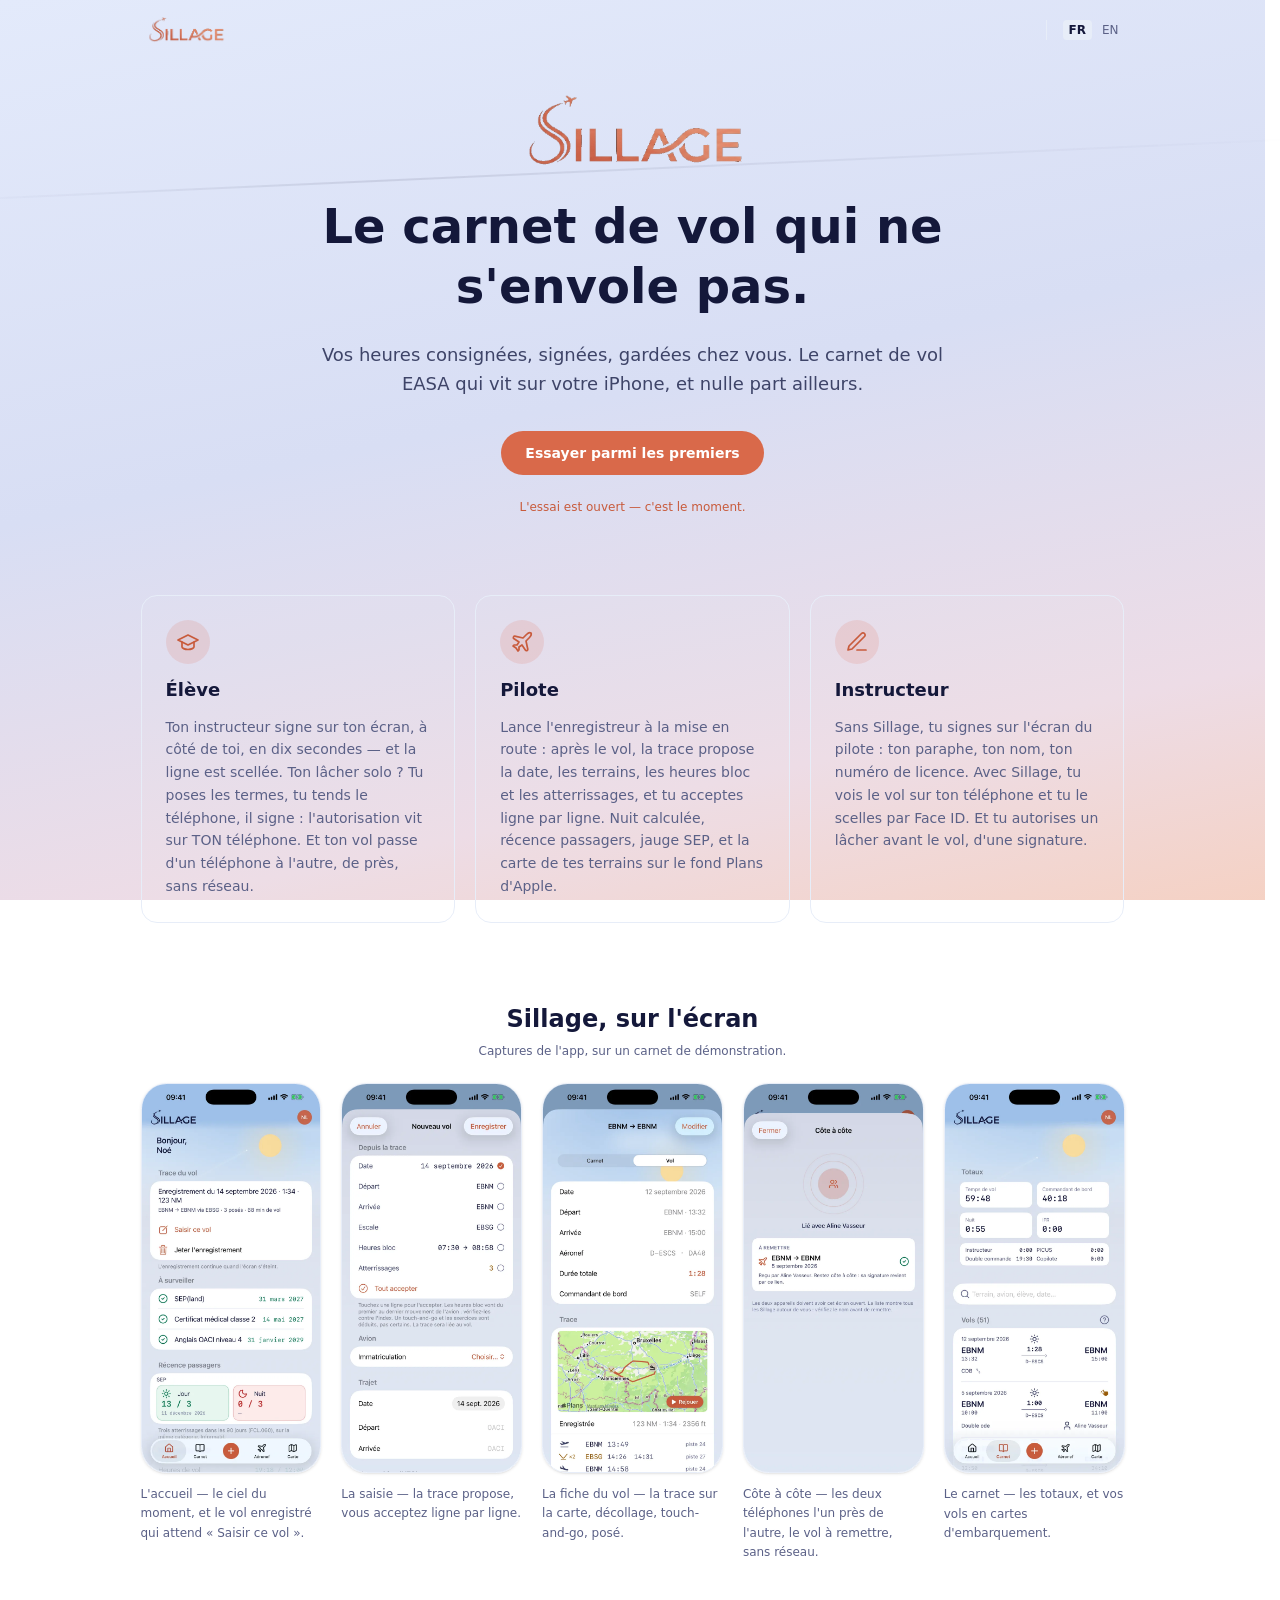
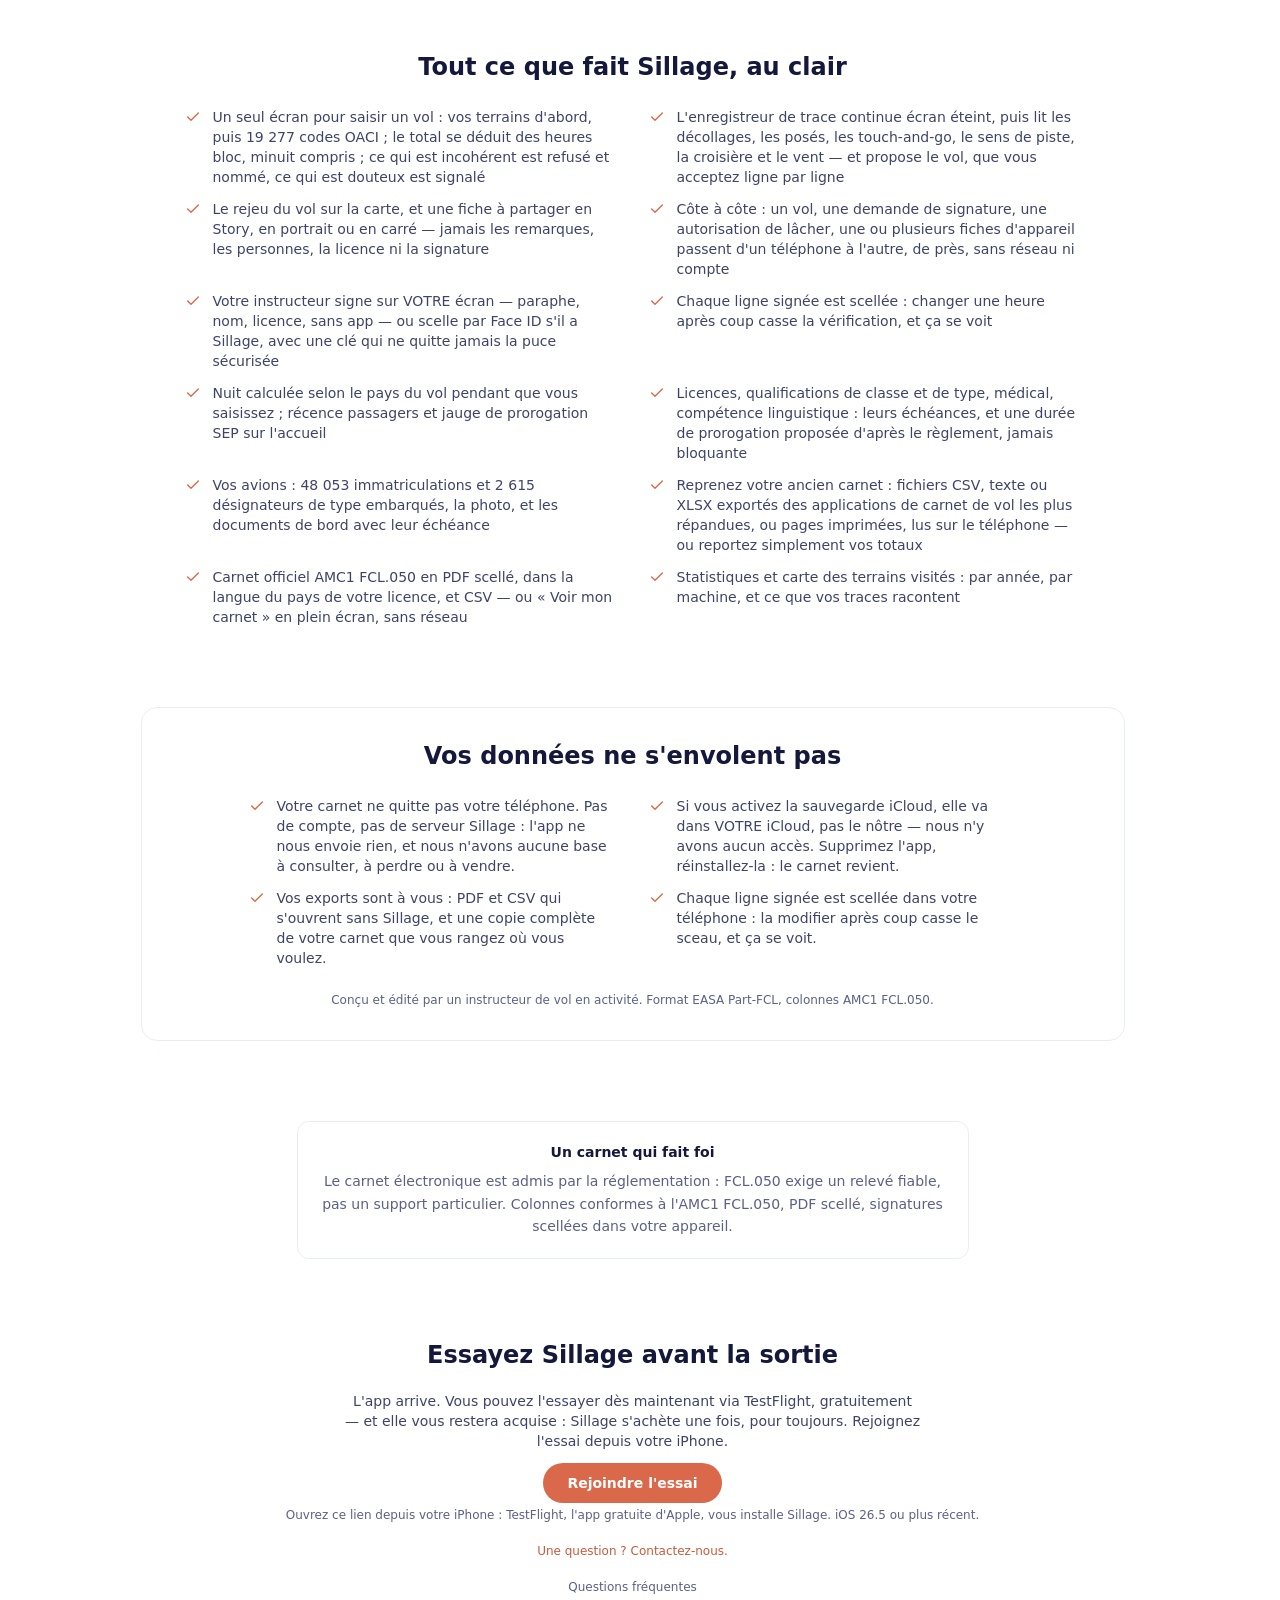
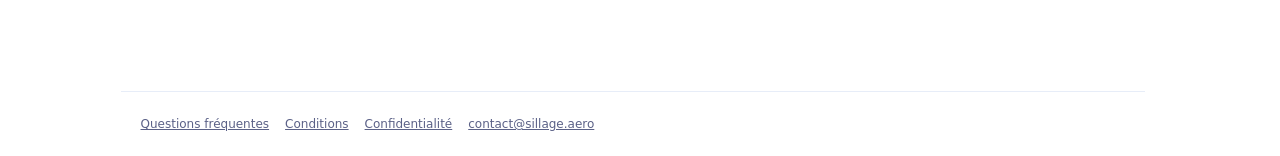
==== commit 59e8e6b3: "Plus de « 50 premiers » : le lien public TestFlight n'a pas de compteur Sebastien, 12/10 : « vire la" ====
--- a/fr/index.html
+++ b/fr/index.html
@@ -1 +1 @@
-<!DOCTYPE html><html lang="fr"><head><meta charSet="utf-8"/><meta name="viewport" content="width=device-width, initial-scale=1, viewport-fit=cover"/><link rel="stylesheet" href="/assets/site.css"/><meta name="theme-color" content="#171d43"/><title>Sillage — Carnet de vol numérique EASA</title><meta name="description" content="Carnet de vol numérique EASA Part-FCL : saisie rapide, signatures d&#x27;instructeur vérifiables, export officiel AMC1 FCL.050. Pour les pilotes, leurs écoles et leurs clubs."/><link rel="manifest" href="/assets/manifest.webmanifest"/><link rel="canonical" href="https://sillage.aero/fr"/><link rel="alternate" hrefLang="fr" href="https://sillage.aero/fr"/><link rel="alternate" hrefLang="en" href="https://sillage.aero/en"/><link rel="alternate" hrefLang="x-default" href="https://sillage.aero/fr"/><meta property="og:title" content="Sillage — Carnet de vol numérique EASA"/><meta property="og:description" content="Vos heures consignées, signées, gardées chez vous. Le carnet de vol EASA qui vit sur votre iPhone, et nulle part ailleurs."/><meta property="og:url" content="https://sillage.aero/fr"/><meta property="og:site_name" content="Sillage"/><meta property="og:locale" content="fr_BE"/><meta property="og:image" content="https://sillage.aero/assets/og-fr.png"/><meta property="og:image:type" content="image/png"/><meta property="og:image:width" content="1200"/><meta property="og:image:height" content="630"/><meta property="og:image:alt" content="Sillage — le carnet de vol qui ne s&#x27;envole pas"/><meta property="og:type" content="website"/><meta name="twitter:card" content="summary_large_image"/><meta name="twitter:title" content="Sillage — Carnet de vol numérique EASA"/><meta name="twitter:description" content="Vos heures consignées, signées, gardées chez vous. Le carnet de vol EASA qui vit sur votre iPhone, et nulle part ailleurs."/><meta name="twitter:image" content="https://sillage.aero/assets/og-fr.png"/><meta name="twitter:image:alt" content="Sillage — le carnet de vol qui ne s&#x27;envole pas"/><meta name="twitter:image:type" content="image/png"/><meta name="twitter:image:width" content="1200"/><meta name="twitter:image:height" content="630"/><link rel="icon" href="/assets/favicon.ico" sizes="48x48" type="image/x-icon"/><link rel="apple-touch-icon" href="/assets/apple-icon.png" sizes="180x180" type="image/png"/></head><body class="geist_a71539c9-module__T19VSG__variable geist_mono_8d43a2aa-module__8Li5zG__variable min-h-dvh bg-white text-zinc-900 antialiased dark:bg-[#10142e] dark:text-zinc-100"><div hidden=""><!--$--><!--/$--></div><header class="mx-auto flex max-w-5xl items-center justify-between px-5 py-4"><a aria-label="Sillage" class="flex items-center" href="/fr"><img alt="Sillage" loading="eager" width="747" height="235" class="h-7 w-auto" style="color:transparent" src="/brand/logo-color.png"/></a><span class="flex items-center gap-1 border-l border-zinc-200 pl-4 text-xs dark:border-zinc-700"><a aria-current="true" class="rounded bg-zinc-200 px-1.5 py-0.5 font-semibold uppercase dark:bg-zinc-700" href="/fr">fr</a><a class="rounded px-1.5 py-0.5 uppercase text-zinc-500 hover:text-zinc-900 dark:text-zinc-400 dark:hover:text-white" href="/en">en</a></span></header><main class="mx-auto max-w-5xl px-5 pb-16"><div class="flex flex-col gap-20 pb-8"><section class="flex flex-col items-center gap-6 pt-8 text-center"><img alt="" loading="eager" width="747" height="235" class="h-16 w-auto sm:h-20" style="color:transparent" src="/brand/logo-color.png"/><h1 class="max-w-3xl text-4xl font-semibold leading-tight text-zinc-900 dark:text-white sm:text-5xl">Le carnet de vol qui ne s&#x27;envole pas.</h1><p class="max-w-2xl text-base leading-relaxed text-zinc-600 dark:text-zinc-300 sm:text-lg">Vos heures consignées, signées, gardées chez vous. Le carnet de vol EASA qui vit sur votre iPhone, et nulle part ailleurs.</p><div class="mt-2 flex flex-wrap items-center justify-center gap-3"><a href="#rejoindre" class="rounded-full bg-[#d9694a] px-6 py-3 text-sm font-semibold text-white transition-colors hover:bg-[#c25738]">Essayer parmi les premiers</a></div><p class="text-xs text-[#c85b3c] dark:text-[#e79479]">50 places d&#x27;essai en avant-première — c&#x27;est le moment.</p></section><section class="grid gap-5 md:grid-cols-3"><div class="flex flex-col gap-3 rounded-2xl border border-zinc-200 dark:border-white/10 bg-white/[0.03] p-6"><span class="flex h-11 w-11 items-center justify-center rounded-full bg-[#d9694a]/15 text-[#c85b3c] dark:text-[#e79479]"><svg viewBox="0 0 24 24" width="24" height="24" fill="none" stroke="currentColor" stroke-width="1.7" stroke-linecap="round" stroke-linejoin="round" aria-hidden="true"><path d="M22 10 12 5 2 10l10 5 10-5Z"></path><path d="M6 12v5c0 1 2.5 2.5 6 2.5s6-1.5 6-2.5v-5"></path></svg></span><h2 class="text-lg font-semibold text-zinc-900 dark:text-white">Élève</h2><p class="text-sm leading-relaxed text-zinc-500 dark:text-zinc-400">Ton instructeur signe sur ton écran, à côté de toi, en dix secondes — et la ligne est scellée. Ton lâcher solo ? Tu poses les termes, tu tends le téléphone, il signe : l&#x27;autorisation vit sur TON téléphone. Et ton vol passe d&#x27;un téléphone à l&#x27;autre, de près, sans réseau.</p></div><div class="flex flex-col gap-3 rounded-2xl border border-zinc-200 dark:border-white/10 bg-white/[0.03] p-6"><span class="flex h-11 w-11 items-center justify-center rounded-full bg-[#d9694a]/15 text-[#c85b3c] dark:text-[#e79479]"><svg viewBox="0 0 24 24" width="24" height="24" fill="none" stroke="currentColor" stroke-width="1.7" stroke-linecap="round" stroke-linejoin="round" aria-hidden="true"><path d="M17.8 19.2 16 11l3.5-3.5C21 6 21.5 4 21 3c-1-.5-3 0-4.5 1.5L13 8 4.8 6.2c-.5-.1-.9.1-1.1.5l-.3.5c-.2.5-.1 1 .3 1.3L9 12l-2 3H4l-1 1 3 2 2 3 1-1v-3l3-2 3.5 5.3c.3.4.8.5 1.3.3l.5-.2c.4-.3.6-.7.5-1.2z"></path></svg></span><h2 class="text-lg font-semibold text-zinc-900 dark:text-white">Pilote</h2><p class="text-sm leading-relaxed text-zinc-500 dark:text-zinc-400">Lance l&#x27;enregistreur à la mise en route : après le vol, la trace propose la date, les terrains, les heures bloc et les atterrissages, et tu acceptes ligne par ligne. Nuit calculée, récence passagers, jauge SEP, et la carte de tes terrains sur le fond Plans d&#x27;Apple.</p></div><div class="flex flex-col gap-3 rounded-2xl border border-zinc-200 dark:border-white/10 bg-white/[0.03] p-6"><span class="flex h-11 w-11 items-center justify-center rounded-full bg-[#d9694a]/15 text-[#c85b3c] dark:text-[#e79479]"><svg viewBox="0 0 24 24" width="24" height="24" fill="none" stroke="currentColor" stroke-width="1.7" stroke-linecap="round" stroke-linejoin="round" aria-hidden="true"><path d="M12 20h9"></path><path d="M16.5 3.5a2.121 2.121 0 0 1 3 3L7 19l-4 1 1-4Z"></path></svg></span><h2 class="text-lg font-semibold text-zinc-900 dark:text-white">Instructeur</h2><p class="text-sm leading-relaxed text-zinc-500 dark:text-zinc-400">Sans Sillage, tu signes sur l&#x27;écran du pilote : ton paraphe, ton nom, ton numéro de licence. Avec Sillage, tu vois le vol sur ton téléphone et tu le scelles par Face ID. Et tu autorises un lâcher avant le vol, d&#x27;une signature.</p></div></section><section class="flex flex-col gap-6"><div class="text-center"><h2 class="text-2xl font-semibold text-zinc-900 dark:text-white">Sillage, sur l&#x27;écran</h2><p class="mt-2 text-xs text-zinc-500 dark:text-zinc-400">Captures de l&#x27;app, sur un carnet de démonstration.</p></div><div class="-mx-5 flex snap-x snap-mandatory gap-5 overflow-x-auto px-5 pb-2 lg:mx-0 lg:grid lg:grid-cols-5 lg:overflow-visible lg:px-0"><figure class="w-52 shrink-0 snap-center lg:w-auto"><img alt="Écran d&#x27;accueil de Sillage : le ciel, et un vol enregistré qui attend d&#x27;être saisi" loading="lazy" width="660" height="1434" class="h-auto w-full rounded-[1.6rem] border border-zinc-200 shadow-sm dark:border-white/10" style="color:transparent" src="/captures/fr/accueil.webp"/><figcaption class="mt-3 text-xs leading-relaxed text-zinc-500 dark:text-zinc-400">L&#x27;accueil — le ciel du moment, et le vol enregistré qui attend « Saisir ce vol ».</figcaption></figure><figure class="w-52 shrink-0 snap-center lg:w-auto"><img alt="Formulaire de vol avec la carte « Depuis la trace »" loading="lazy" width="660" height="1434" class="h-auto w-full rounded-[1.6rem] border border-zinc-200 shadow-sm dark:border-white/10" style="color:transparent" src="/captures/fr/saisie-trace.webp"/><figcaption class="mt-3 text-xs leading-relaxed text-zinc-500 dark:text-zinc-400">La saisie — la trace propose, vous acceptez ligne par ligne.</figcaption></figure><figure class="w-52 shrink-0 snap-center lg:w-auto"><img alt="Fiche du vol, face Vol : la trace sur la carte avec décollage, touch-and-go et posé" loading="lazy" width="660" height="1434" class="h-auto w-full rounded-[1.6rem] border border-zinc-200 shadow-sm dark:border-white/10" style="color:transparent" src="/captures/fr/vol-face-vol.webp"/><figcaption class="mt-3 text-xs leading-relaxed text-zinc-500 dark:text-zinc-400">La fiche du vol — la trace sur la carte, décollage, touch-and-go, posé.</figcaption></figure><figure class="w-52 shrink-0 snap-center lg:w-auto"><img alt="Écran « Côte à côte » : deux téléphones liés et la ligne à remettre" loading="lazy" width="660" height="1434" class="h-auto w-full rounded-[1.6rem] border border-zinc-200 shadow-sm dark:border-white/10" style="color:transparent" src="/captures/fr/remise-liee.webp"/><figcaption class="mt-3 text-xs leading-relaxed text-zinc-500 dark:text-zinc-400">Côte à côte — les deux téléphones l&#x27;un près de l&#x27;autre, le vol à remettre, sans réseau.</figcaption></figure><figure class="w-52 shrink-0 snap-center lg:w-auto"><img alt="Le carnet : les totaux et la liste des vols en cartes d&#x27;embarquement" loading="lazy" width="660" height="1434" class="h-auto w-full rounded-[1.6rem] border border-zinc-200 shadow-sm dark:border-white/10" style="color:transparent" src="/captures/fr/carnet.webp"/><figcaption class="mt-3 text-xs leading-relaxed text-zinc-500 dark:text-zinc-400">Le carnet — les totaux, et vos vols en cartes d&#x27;embarquement.</figcaption></figure></div></section><section class="flex flex-col gap-6"><h2 class="text-center text-2xl font-semibold text-zinc-900 dark:text-white">Tout ce que fait Sillage, au clair</h2><ul class="mx-auto grid max-w-4xl gap-x-8 gap-y-3 sm:grid-cols-2"><li class="flex items-start gap-3 text-sm text-zinc-600 dark:text-zinc-300"><svg viewBox="0 0 24 24" width="16" height="16" fill="none" stroke="currentColor" stroke-width="2" stroke-linecap="round" stroke-linejoin="round" class="mt-0.5 shrink-0 text-[#d9694a]" aria-hidden="true"><polyline points="20 6 9 17 4 12"></polyline></svg>Un seul écran pour saisir un vol : vos terrains d&#x27;abord, puis 19 277 codes OACI ; le total se déduit des heures bloc, minuit compris ; ce qui est incohérent est refusé et nommé, ce qui est douteux est signalé</li><li class="flex items-start gap-3 text-sm text-zinc-600 dark:text-zinc-300"><svg viewBox="0 0 24 24" width="16" height="16" fill="none" stroke="currentColor" stroke-width="2" stroke-linecap="round" stroke-linejoin="round" class="mt-0.5 shrink-0 text-[#d9694a]" aria-hidden="true"><polyline points="20 6 9 17 4 12"></polyline></svg>L&#x27;enregistreur de trace continue écran éteint, puis lit les décollages, les posés, les touch-and-go, le sens de piste, la croisière et le vent — et propose le vol, que vous acceptez ligne par ligne</li><li class="flex items-start gap-3 text-sm text-zinc-600 dark:text-zinc-300"><svg viewBox="0 0 24 24" width="16" height="16" fill="none" stroke="currentColor" stroke-width="2" stroke-linecap="round" stroke-linejoin="round" class="mt-0.5 shrink-0 text-[#d9694a]" aria-hidden="true"><polyline points="20 6 9 17 4 12"></polyline></svg>Le rejeu du vol sur la carte, et une fiche à partager en Story, en portrait ou en carré — jamais les remarques, les personnes, la licence ni la signature</li><li class="flex items-start gap-3 text-sm text-zinc-600 dark:text-zinc-300"><svg viewBox="0 0 24 24" width="16" height="16" fill="none" stroke="currentColor" stroke-width="2" stroke-linecap="round" stroke-linejoin="round" class="mt-0.5 shrink-0 text-[#d9694a]" aria-hidden="true"><polyline points="20 6 9 17 4 12"></polyline></svg>Côte à côte : un vol, une demande de signature, une autorisation de lâcher, une ou plusieurs fiches d&#x27;appareil passent d&#x27;un téléphone à l&#x27;autre, de près, sans réseau ni compte</li><li class="flex items-start gap-3 text-sm text-zinc-600 dark:text-zinc-300"><svg viewBox="0 0 24 24" width="16" height="16" fill="none" stroke="currentColor" stroke-width="2" stroke-linecap="round" stroke-linejoin="round" class="mt-0.5 shrink-0 text-[#d9694a]" aria-hidden="true"><polyline points="20 6 9 17 4 12"></polyline></svg>Votre instructeur signe sur VOTRE écran — paraphe, nom, licence, sans app — ou scelle par Face ID s&#x27;il a Sillage, avec une clé qui ne quitte jamais la puce sécurisée</li><li class="flex items-start gap-3 text-sm text-zinc-600 dark:text-zinc-300"><svg viewBox="0 0 24 24" width="16" height="16" fill="none" stroke="currentColor" stroke-width="2" stroke-linecap="round" stroke-linejoin="round" class="mt-0.5 shrink-0 text-[#d9694a]" aria-hidden="true"><polyline points="20 6 9 17 4 12"></polyline></svg>Chaque ligne signée est scellée : changer une heure après coup casse la vérification, et ça se voit</li><li class="flex items-start gap-3 text-sm text-zinc-600 dark:text-zinc-300"><svg viewBox="0 0 24 24" width="16" height="16" fill="none" stroke="currentColor" stroke-width="2" stroke-linecap="round" stroke-linejoin="round" class="mt-0.5 shrink-0 text-[#d9694a]" aria-hidden="true"><polyline points="20 6 9 17 4 12"></polyline></svg>Nuit calculée selon le pays du vol pendant que vous saisissez ; récence passagers et jauge de prorogation SEP sur l&#x27;accueil</li><li class="flex items-start gap-3 text-sm text-zinc-600 dark:text-zinc-300"><svg viewBox="0 0 24 24" width="16" height="16" fill="none" stroke="currentColor" stroke-width="2" stroke-linecap="round" stroke-linejoin="round" class="mt-0.5 shrink-0 text-[#d9694a]" aria-hidden="true"><polyline points="20 6 9 17 4 12"></polyline></svg>Licences, qualifications de classe et de type, médical, compétence linguistique : leurs échéances, et une durée de prorogation proposée d&#x27;après le règlement, jamais bloquante</li><li class="flex items-start gap-3 text-sm text-zinc-600 dark:text-zinc-300"><svg viewBox="0 0 24 24" width="16" height="16" fill="none" stroke="currentColor" stroke-width="2" stroke-linecap="round" stroke-linejoin="round" class="mt-0.5 shrink-0 text-[#d9694a]" aria-hidden="true"><polyline points="20 6 9 17 4 12"></polyline></svg>Vos avions : 48 053 immatriculations et 2 615 désignateurs de type embarqués, la photo, et les documents de bord avec leur échéance</li><li class="flex items-start gap-3 text-sm text-zinc-600 dark:text-zinc-300"><svg viewBox="0 0 24 24" width="16" height="16" fill="none" stroke="currentColor" stroke-width="2" stroke-linecap="round" stroke-linejoin="round" class="mt-0.5 shrink-0 text-[#d9694a]" aria-hidden="true"><polyline points="20 6 9 17 4 12"></polyline></svg>Reprenez votre ancien carnet : fichiers CSV, texte ou XLSX exportés des applications de carnet de vol les plus répandues, ou pages imprimées, lus sur le téléphone — ou reportez simplement vos totaux</li><li class="flex items-start gap-3 text-sm text-zinc-600 dark:text-zinc-300"><svg viewBox="0 0 24 24" width="16" height="16" fill="none" stroke="currentColor" stroke-width="2" stroke-linecap="round" stroke-linejoin="round" class="mt-0.5 shrink-0 text-[#d9694a]" aria-hidden="true"><polyline points="20 6 9 17 4 12"></polyline></svg>Carnet officiel AMC1 FCL.050 en PDF scellé, dans la langue du pays de votre licence, et CSV — ou « Voir mon carnet » en plein écran, sans réseau</li><li class="flex items-start gap-3 text-sm text-zinc-600 dark:text-zinc-300"><svg viewBox="0 0 24 24" width="16" height="16" fill="none" stroke="currentColor" stroke-width="2" stroke-linecap="round" stroke-linejoin="round" class="mt-0.5 shrink-0 text-[#d9694a]" aria-hidden="true"><polyline points="20 6 9 17 4 12"></polyline></svg>Statistiques et carte des terrains visités : par année, par machine, et ce que vos traces racontent</li></ul></section><section class="rounded-2xl border border-zinc-200 dark:border-white/10 bg-white dark:bg-[#171d43]/40 p-8"><h2 class="text-center text-2xl font-semibold text-zinc-900 dark:text-white">Vos données ne s&#x27;envolent pas</h2><ul class="mx-auto mt-6 grid max-w-3xl gap-x-8 gap-y-3 sm:grid-cols-2"><li class="flex items-start gap-3 text-sm text-zinc-600 dark:text-zinc-300"><svg viewBox="0 0 24 24" width="16" height="16" fill="none" stroke="currentColor" stroke-width="2" stroke-linecap="round" stroke-linejoin="round" class="mt-0.5 shrink-0 text-[#d9694a]" aria-hidden="true"><polyline points="20 6 9 17 4 12"></polyline></svg>Votre carnet ne quitte pas votre téléphone. Pas de compte, pas de serveur Sillage : l&#x27;app ne nous envoie rien, et nous n&#x27;avons aucune base à consulter, à perdre ou à vendre.</li><li class="flex items-start gap-3 text-sm text-zinc-600 dark:text-zinc-300"><svg viewBox="0 0 24 24" width="16" height="16" fill="none" stroke="currentColor" stroke-width="2" stroke-linecap="round" stroke-linejoin="round" class="mt-0.5 shrink-0 text-[#d9694a]" aria-hidden="true"><polyline points="20 6 9 17 4 12"></polyline></svg>Si vous activez la sauvegarde iCloud, elle va dans VOTRE iCloud, pas le nôtre — nous n&#x27;y avons aucun accès. Supprimez l&#x27;app, réinstallez-la : le carnet revient.</li><li class="flex items-start gap-3 text-sm text-zinc-600 dark:text-zinc-300"><svg viewBox="0 0 24 24" width="16" height="16" fill="none" stroke="currentColor" stroke-width="2" stroke-linecap="round" stroke-linejoin="round" class="mt-0.5 shrink-0 text-[#d9694a]" aria-hidden="true"><polyline points="20 6 9 17 4 12"></polyline></svg>Vos exports sont à vous : PDF et CSV qui s&#x27;ouvrent sans Sillage, et une copie complète de votre carnet que vous rangez où vous voulez.</li><li class="flex items-start gap-3 text-sm text-zinc-600 dark:text-zinc-300"><svg viewBox="0 0 24 24" width="16" height="16" fill="none" stroke="currentColor" stroke-width="2" stroke-linecap="round" stroke-linejoin="round" class="mt-0.5 shrink-0 text-[#d9694a]" aria-hidden="true"><polyline points="20 6 9 17 4 12"></polyline></svg>Chaque ligne signée est scellée dans votre téléphone : la modifier après coup casse le sceau, et ça se voit.</li></ul><p class="mt-6 text-center text-xs text-zinc-500">Conçu et édité par un instructeur de vol en activité. Format EASA Part-FCL, colonnes AMC1 FCL.050.</p></section><section class="mx-auto max-w-2xl rounded-xl border border-zinc-200 bg-white p-5 text-center dark:border-zinc-800 dark:bg-zinc-900"><h2 class="text-sm font-semibold text-zinc-900 dark:text-white">Un carnet qui fait foi</h2><p class="mt-2 text-sm leading-relaxed text-zinc-500 dark:text-zinc-400">Le carnet électronique est admis par la réglementation : FCL.050 exige un relevé fiable, pas un support particulier. Colonnes conformes à l&#x27;AMC1 FCL.050, PDF scellé, signatures scellées dans votre appareil.</p></section><section id="rejoindre" class="flex flex-col items-center gap-5 scroll-mt-8 text-center"><h2 class="text-2xl font-semibold text-zinc-900 dark:text-white">Soyez des 50 premiers à bord</h2><p class="max-w-xl text-sm text-zinc-600 dark:text-zinc-300">L&#x27;app arrive. Les 50 premiers inscrits l&#x27;essaient en avant-première via TestFlight, gratuitement — et elle leur restera acquise : Sillage s&#x27;achète une fois, pour toujours. L&#x27;essai est ouvert : rejoignez-le depuis votre iPhone.</p><div class="text-center"><a href="https://testflight.apple.com/join/hXZf1sPa" class="rounded-full bg-[#d9694a] px-6 py-3 text-sm font-semibold text-white transition-colors hover:bg-[#c25738]">Rejoindre l&#x27;essai</a><p class="mt-3 text-xs text-zinc-500 dark:text-zinc-400">Ouvrez ce lien depuis votre iPhone : TestFlight, l&#x27;app gratuite d&#x27;Apple, vous installe Sillage. iOS 26.5 ou plus récent.</p></div><a href="mailto:contact@sillage.aero" class="text-xs text-[#c85b3c] dark:text-[#e79479] hover:underline">Une question ? Contactez-nous.</a><a class="text-xs text-zinc-500 hover:text-zinc-900 dark:hover:text-white" href="/fr/faq">Questions fréquentes</a></section></div><!--$--><!--/$--></main><footer class="mx-auto flex max-w-5xl flex-wrap gap-4 border-t border-zinc-200 px-5 py-6 text-xs text-zinc-500 dark:border-zinc-800 dark:text-zinc-400"><a class="underline hover:text-zinc-900 dark:hover:text-white" href="/fr/faq">Questions fréquentes</a><a class="underline hover:text-zinc-900 dark:hover:text-white" href="/fr/conditions">Conditions</a><a class="underline hover:text-zinc-900 dark:hover:text-white" href="/fr/confidentialite">Confidentialité</a><a href="mailto:contact@sillage.aero" class="underline hover:text-zinc-900 dark:hover:text-white">contact@sillage.aero</a></footer></body></html>+<!DOCTYPE html><html lang="fr"><head><meta charSet="utf-8"/><meta name="viewport" content="width=device-width, initial-scale=1, viewport-fit=cover"/><link rel="stylesheet" href="/assets/site.css"/><meta name="theme-color" content="#171d43"/><title>Sillage — Carnet de vol numérique EASA</title><meta name="description" content="Carnet de vol numérique EASA Part-FCL : saisie rapide, signatures d&#x27;instructeur vérifiables, export officiel AMC1 FCL.050. Pour les pilotes, leurs écoles et leurs clubs."/><link rel="manifest" href="/assets/manifest.webmanifest"/><link rel="canonical" href="https://sillage.aero/fr"/><link rel="alternate" hrefLang="fr" href="https://sillage.aero/fr"/><link rel="alternate" hrefLang="en" href="https://sillage.aero/en"/><link rel="alternate" hrefLang="x-default" href="https://sillage.aero/fr"/><meta property="og:title" content="Sillage — Carnet de vol numérique EASA"/><meta property="og:description" content="Vos heures consignées, signées, gardées chez vous. Le carnet de vol EASA qui vit sur votre iPhone, et nulle part ailleurs."/><meta property="og:url" content="https://sillage.aero/fr"/><meta property="og:site_name" content="Sillage"/><meta property="og:locale" content="fr_BE"/><meta property="og:image" content="https://sillage.aero/assets/og-fr.png"/><meta property="og:image:type" content="image/png"/><meta property="og:image:width" content="1200"/><meta property="og:image:height" content="630"/><meta property="og:image:alt" content="Sillage — le carnet de vol qui ne s&#x27;envole pas"/><meta property="og:type" content="website"/><meta name="twitter:card" content="summary_large_image"/><meta name="twitter:title" content="Sillage — Carnet de vol numérique EASA"/><meta name="twitter:description" content="Vos heures consignées, signées, gardées chez vous. Le carnet de vol EASA qui vit sur votre iPhone, et nulle part ailleurs."/><meta name="twitter:image" content="https://sillage.aero/assets/og-fr.png"/><meta name="twitter:image:alt" content="Sillage — le carnet de vol qui ne s&#x27;envole pas"/><meta name="twitter:image:type" content="image/png"/><meta name="twitter:image:width" content="1200"/><meta name="twitter:image:height" content="630"/><link rel="icon" href="/assets/favicon.ico" sizes="48x48" type="image/x-icon"/><link rel="apple-touch-icon" href="/assets/apple-icon.png" sizes="180x180" type="image/png"/></head><body class="geist_a71539c9-module__T19VSG__variable geist_mono_8d43a2aa-module__8Li5zG__variable min-h-dvh bg-white text-zinc-900 antialiased dark:bg-[#10142e] dark:text-zinc-100"><div hidden=""><!--$--><!--/$--></div><header class="mx-auto flex max-w-5xl items-center justify-between px-5 py-4"><a aria-label="Sillage" class="flex items-center" href="/fr"><img alt="Sillage" loading="eager" width="747" height="235" class="h-7 w-auto" style="color:transparent" src="/brand/logo-color.png"/></a><span class="flex items-center gap-1 border-l border-zinc-200 pl-4 text-xs dark:border-zinc-700"><a aria-current="true" class="rounded bg-zinc-200 px-1.5 py-0.5 font-semibold uppercase dark:bg-zinc-700" href="/fr">fr</a><a class="rounded px-1.5 py-0.5 uppercase text-zinc-500 hover:text-zinc-900 dark:text-zinc-400 dark:hover:text-white" href="/en">en</a></span></header><main class="mx-auto max-w-5xl px-5 pb-16"><div class="flex flex-col gap-20 pb-8"><section class="flex flex-col items-center gap-6 pt-8 text-center"><img alt="" loading="eager" width="747" height="235" class="h-16 w-auto sm:h-20" style="color:transparent" src="/brand/logo-color.png"/><h1 class="max-w-3xl text-4xl font-semibold leading-tight text-zinc-900 dark:text-white sm:text-5xl">Le carnet de vol qui ne s&#x27;envole pas.</h1><p class="max-w-2xl text-base leading-relaxed text-zinc-600 dark:text-zinc-300 sm:text-lg">Vos heures consignées, signées, gardées chez vous. Le carnet de vol EASA qui vit sur votre iPhone, et nulle part ailleurs.</p><div class="mt-2 flex flex-wrap items-center justify-center gap-3"><a href="#rejoindre" class="rounded-full bg-[#d9694a] px-6 py-3 text-sm font-semibold text-white transition-colors hover:bg-[#c25738]">Essayer parmi les premiers</a></div><p class="text-xs text-[#c85b3c] dark:text-[#e79479]">L&#x27;essai est ouvert — c&#x27;est le moment.</p></section><section class="grid gap-5 md:grid-cols-3"><div class="flex flex-col gap-3 rounded-2xl border border-zinc-200 dark:border-white/10 bg-white/[0.03] p-6"><span class="flex h-11 w-11 items-center justify-center rounded-full bg-[#d9694a]/15 text-[#c85b3c] dark:text-[#e79479]"><svg viewBox="0 0 24 24" width="24" height="24" fill="none" stroke="currentColor" stroke-width="1.7" stroke-linecap="round" stroke-linejoin="round" aria-hidden="true"><path d="M22 10 12 5 2 10l10 5 10-5Z"></path><path d="M6 12v5c0 1 2.5 2.5 6 2.5s6-1.5 6-2.5v-5"></path></svg></span><h2 class="text-lg font-semibold text-zinc-900 dark:text-white">Élève</h2><p class="text-sm leading-relaxed text-zinc-500 dark:text-zinc-400">Ton instructeur signe sur ton écran, à côté de toi, en dix secondes — et la ligne est scellée. Ton lâcher solo ? Tu poses les termes, tu tends le téléphone, il signe : l&#x27;autorisation vit sur TON téléphone. Et ton vol passe d&#x27;un téléphone à l&#x27;autre, de près, sans réseau.</p></div><div class="flex flex-col gap-3 rounded-2xl border border-zinc-200 dark:border-white/10 bg-white/[0.03] p-6"><span class="flex h-11 w-11 items-center justify-center rounded-full bg-[#d9694a]/15 text-[#c85b3c] dark:text-[#e79479]"><svg viewBox="0 0 24 24" width="24" height="24" fill="none" stroke="currentColor" stroke-width="1.7" stroke-linecap="round" stroke-linejoin="round" aria-hidden="true"><path d="M17.8 19.2 16 11l3.5-3.5C21 6 21.5 4 21 3c-1-.5-3 0-4.5 1.5L13 8 4.8 6.2c-.5-.1-.9.1-1.1.5l-.3.5c-.2.5-.1 1 .3 1.3L9 12l-2 3H4l-1 1 3 2 2 3 1-1v-3l3-2 3.5 5.3c.3.4.8.5 1.3.3l.5-.2c.4-.3.6-.7.5-1.2z"></path></svg></span><h2 class="text-lg font-semibold text-zinc-900 dark:text-white">Pilote</h2><p class="text-sm leading-relaxed text-zinc-500 dark:text-zinc-400">Lance l&#x27;enregistreur à la mise en route : après le vol, la trace propose la date, les terrains, les heures bloc et les atterrissages, et tu acceptes ligne par ligne. Nuit calculée, récence passagers, jauge SEP, et la carte de tes terrains sur le fond Plans d&#x27;Apple.</p></div><div class="flex flex-col gap-3 rounded-2xl border border-zinc-200 dark:border-white/10 bg-white/[0.03] p-6"><span class="flex h-11 w-11 items-center justify-center rounded-full bg-[#d9694a]/15 text-[#c85b3c] dark:text-[#e79479]"><svg viewBox="0 0 24 24" width="24" height="24" fill="none" stroke="currentColor" stroke-width="1.7" stroke-linecap="round" stroke-linejoin="round" aria-hidden="true"><path d="M12 20h9"></path><path d="M16.5 3.5a2.121 2.121 0 0 1 3 3L7 19l-4 1 1-4Z"></path></svg></span><h2 class="text-lg font-semibold text-zinc-900 dark:text-white">Instructeur</h2><p class="text-sm leading-relaxed text-zinc-500 dark:text-zinc-400">Sans Sillage, tu signes sur l&#x27;écran du pilote : ton paraphe, ton nom, ton numéro de licence. Avec Sillage, tu vois le vol sur ton téléphone et tu le scelles par Face ID. Et tu autorises un lâcher avant le vol, d&#x27;une signature.</p></div></section><section class="flex flex-col gap-6"><div class="text-center"><h2 class="text-2xl font-semibold text-zinc-900 dark:text-white">Sillage, sur l&#x27;écran</h2><p class="mt-2 text-xs text-zinc-500 dark:text-zinc-400">Captures de l&#x27;app, sur un carnet de démonstration.</p></div><div class="-mx-5 flex snap-x snap-mandatory gap-5 overflow-x-auto px-5 pb-2 lg:mx-0 lg:grid lg:grid-cols-5 lg:overflow-visible lg:px-0"><figure class="w-52 shrink-0 snap-center lg:w-auto"><img alt="Écran d&#x27;accueil de Sillage : le ciel, et un vol enregistré qui attend d&#x27;être saisi" loading="lazy" width="660" height="1434" class="h-auto w-full rounded-[1.6rem] border border-zinc-200 shadow-sm dark:border-white/10" style="color:transparent" src="/captures/fr/accueil.webp"/><figcaption class="mt-3 text-xs leading-relaxed text-zinc-500 dark:text-zinc-400">L&#x27;accueil — le ciel du moment, et le vol enregistré qui attend « Saisir ce vol ».</figcaption></figure><figure class="w-52 shrink-0 snap-center lg:w-auto"><img alt="Formulaire de vol avec la carte « Depuis la trace »" loading="lazy" width="660" height="1434" class="h-auto w-full rounded-[1.6rem] border border-zinc-200 shadow-sm dark:border-white/10" style="color:transparent" src="/captures/fr/saisie-trace.webp"/><figcaption class="mt-3 text-xs leading-relaxed text-zinc-500 dark:text-zinc-400">La saisie — la trace propose, vous acceptez ligne par ligne.</figcaption></figure><figure class="w-52 shrink-0 snap-center lg:w-auto"><img alt="Fiche du vol, face Vol : la trace sur la carte avec décollage, touch-and-go et posé" loading="lazy" width="660" height="1434" class="h-auto w-full rounded-[1.6rem] border border-zinc-200 shadow-sm dark:border-white/10" style="color:transparent" src="/captures/fr/vol-face-vol.webp"/><figcaption class="mt-3 text-xs leading-relaxed text-zinc-500 dark:text-zinc-400">La fiche du vol — la trace sur la carte, décollage, touch-and-go, posé.</figcaption></figure><figure class="w-52 shrink-0 snap-center lg:w-auto"><img alt="Écran « Côte à côte » : deux téléphones liés et la ligne à remettre" loading="lazy" width="660" height="1434" class="h-auto w-full rounded-[1.6rem] border border-zinc-200 shadow-sm dark:border-white/10" style="color:transparent" src="/captures/fr/remise-liee.webp"/><figcaption class="mt-3 text-xs leading-relaxed text-zinc-500 dark:text-zinc-400">Côte à côte — les deux téléphones l&#x27;un près de l&#x27;autre, le vol à remettre, sans réseau.</figcaption></figure><figure class="w-52 shrink-0 snap-center lg:w-auto"><img alt="Le carnet : les totaux et la liste des vols en cartes d&#x27;embarquement" loading="lazy" width="660" height="1434" class="h-auto w-full rounded-[1.6rem] border border-zinc-200 shadow-sm dark:border-white/10" style="color:transparent" src="/captures/fr/carnet.webp"/><figcaption class="mt-3 text-xs leading-relaxed text-zinc-500 dark:text-zinc-400">Le carnet — les totaux, et vos vols en cartes d&#x27;embarquement.</figcaption></figure></div></section><section class="flex flex-col gap-6"><h2 class="text-center text-2xl font-semibold text-zinc-900 dark:text-white">Tout ce que fait Sillage, au clair</h2><ul class="mx-auto grid max-w-4xl gap-x-8 gap-y-3 sm:grid-cols-2"><li class="flex items-start gap-3 text-sm text-zinc-600 dark:text-zinc-300"><svg viewBox="0 0 24 24" width="16" height="16" fill="none" stroke="currentColor" stroke-width="2" stroke-linecap="round" stroke-linejoin="round" class="mt-0.5 shrink-0 text-[#d9694a]" aria-hidden="true"><polyline points="20 6 9 17 4 12"></polyline></svg>Un seul écran pour saisir un vol : vos terrains d&#x27;abord, puis 19 277 codes OACI ; le total se déduit des heures bloc, minuit compris ; ce qui est incohérent est refusé et nommé, ce qui est douteux est signalé</li><li class="flex items-start gap-3 text-sm text-zinc-600 dark:text-zinc-300"><svg viewBox="0 0 24 24" width="16" height="16" fill="none" stroke="currentColor" stroke-width="2" stroke-linecap="round" stroke-linejoin="round" class="mt-0.5 shrink-0 text-[#d9694a]" aria-hidden="true"><polyline points="20 6 9 17 4 12"></polyline></svg>L&#x27;enregistreur de trace continue écran éteint, puis lit les décollages, les posés, les touch-and-go, le sens de piste, la croisière et le vent — et propose le vol, que vous acceptez ligne par ligne</li><li class="flex items-start gap-3 text-sm text-zinc-600 dark:text-zinc-300"><svg viewBox="0 0 24 24" width="16" height="16" fill="none" stroke="currentColor" stroke-width="2" stroke-linecap="round" stroke-linejoin="round" class="mt-0.5 shrink-0 text-[#d9694a]" aria-hidden="true"><polyline points="20 6 9 17 4 12"></polyline></svg>Le rejeu du vol sur la carte, et une fiche à partager en Story, en portrait ou en carré — jamais les remarques, les personnes, la licence ni la signature</li><li class="flex items-start gap-3 text-sm text-zinc-600 dark:text-zinc-300"><svg viewBox="0 0 24 24" width="16" height="16" fill="none" stroke="currentColor" stroke-width="2" stroke-linecap="round" stroke-linejoin="round" class="mt-0.5 shrink-0 text-[#d9694a]" aria-hidden="true"><polyline points="20 6 9 17 4 12"></polyline></svg>Côte à côte : un vol, une demande de signature, une autorisation de lâcher, une ou plusieurs fiches d&#x27;appareil passent d&#x27;un téléphone à l&#x27;autre, de près, sans réseau ni compte</li><li class="flex items-start gap-3 text-sm text-zinc-600 dark:text-zinc-300"><svg viewBox="0 0 24 24" width="16" height="16" fill="none" stroke="currentColor" stroke-width="2" stroke-linecap="round" stroke-linejoin="round" class="mt-0.5 shrink-0 text-[#d9694a]" aria-hidden="true"><polyline points="20 6 9 17 4 12"></polyline></svg>Votre instructeur signe sur VOTRE écran — paraphe, nom, licence, sans app — ou scelle par Face ID s&#x27;il a Sillage, avec une clé qui ne quitte jamais la puce sécurisée</li><li class="flex items-start gap-3 text-sm text-zinc-600 dark:text-zinc-300"><svg viewBox="0 0 24 24" width="16" height="16" fill="none" stroke="currentColor" stroke-width="2" stroke-linecap="round" stroke-linejoin="round" class="mt-0.5 shrink-0 text-[#d9694a]" aria-hidden="true"><polyline points="20 6 9 17 4 12"></polyline></svg>Chaque ligne signée est scellée : changer une heure après coup casse la vérification, et ça se voit</li><li class="flex items-start gap-3 text-sm text-zinc-600 dark:text-zinc-300"><svg viewBox="0 0 24 24" width="16" height="16" fill="none" stroke="currentColor" stroke-width="2" stroke-linecap="round" stroke-linejoin="round" class="mt-0.5 shrink-0 text-[#d9694a]" aria-hidden="true"><polyline points="20 6 9 17 4 12"></polyline></svg>Nuit calculée selon le pays du vol pendant que vous saisissez ; récence passagers et jauge de prorogation SEP sur l&#x27;accueil</li><li class="flex items-start gap-3 text-sm text-zinc-600 dark:text-zinc-300"><svg viewBox="0 0 24 24" width="16" height="16" fill="none" stroke="currentColor" stroke-width="2" stroke-linecap="round" stroke-linejoin="round" class="mt-0.5 shrink-0 text-[#d9694a]" aria-hidden="true"><polyline points="20 6 9 17 4 12"></polyline></svg>Licences, qualifications de classe et de type, médical, compétence linguistique : leurs échéances, et une durée de prorogation proposée d&#x27;après le règlement, jamais bloquante</li><li class="flex items-start gap-3 text-sm text-zinc-600 dark:text-zinc-300"><svg viewBox="0 0 24 24" width="16" height="16" fill="none" stroke="currentColor" stroke-width="2" stroke-linecap="round" stroke-linejoin="round" class="mt-0.5 shrink-0 text-[#d9694a]" aria-hidden="true"><polyline points="20 6 9 17 4 12"></polyline></svg>Vos avions : 48 053 immatriculations et 2 615 désignateurs de type embarqués, la photo, et les documents de bord avec leur échéance</li><li class="flex items-start gap-3 text-sm text-zinc-600 dark:text-zinc-300"><svg viewBox="0 0 24 24" width="16" height="16" fill="none" stroke="currentColor" stroke-width="2" stroke-linecap="round" stroke-linejoin="round" class="mt-0.5 shrink-0 text-[#d9694a]" aria-hidden="true"><polyline points="20 6 9 17 4 12"></polyline></svg>Reprenez votre ancien carnet : fichiers CSV, texte ou XLSX exportés des applications de carnet de vol les plus répandues, ou pages imprimées, lus sur le téléphone — ou reportez simplement vos totaux</li><li class="flex items-start gap-3 text-sm text-zinc-600 dark:text-zinc-300"><svg viewBox="0 0 24 24" width="16" height="16" fill="none" stroke="currentColor" stroke-width="2" stroke-linecap="round" stroke-linejoin="round" class="mt-0.5 shrink-0 text-[#d9694a]" aria-hidden="true"><polyline points="20 6 9 17 4 12"></polyline></svg>Carnet officiel AMC1 FCL.050 en PDF scellé, dans la langue du pays de votre licence, et CSV — ou « Voir mon carnet » en plein écran, sans réseau</li><li class="flex items-start gap-3 text-sm text-zinc-600 dark:text-zinc-300"><svg viewBox="0 0 24 24" width="16" height="16" fill="none" stroke="currentColor" stroke-width="2" stroke-linecap="round" stroke-linejoin="round" class="mt-0.5 shrink-0 text-[#d9694a]" aria-hidden="true"><polyline points="20 6 9 17 4 12"></polyline></svg>Statistiques et carte des terrains visités : par année, par machine, et ce que vos traces racontent</li></ul></section><section class="rounded-2xl border border-zinc-200 dark:border-white/10 bg-white dark:bg-[#171d43]/40 p-8"><h2 class="text-center text-2xl font-semibold text-zinc-900 dark:text-white">Vos données ne s&#x27;envolent pas</h2><ul class="mx-auto mt-6 grid max-w-3xl gap-x-8 gap-y-3 sm:grid-cols-2"><li class="flex items-start gap-3 text-sm text-zinc-600 dark:text-zinc-300"><svg viewBox="0 0 24 24" width="16" height="16" fill="none" stroke="currentColor" stroke-width="2" stroke-linecap="round" stroke-linejoin="round" class="mt-0.5 shrink-0 text-[#d9694a]" aria-hidden="true"><polyline points="20 6 9 17 4 12"></polyline></svg>Votre carnet ne quitte pas votre téléphone. Pas de compte, pas de serveur Sillage : l&#x27;app ne nous envoie rien, et nous n&#x27;avons aucune base à consulter, à perdre ou à vendre.</li><li class="flex items-start gap-3 text-sm text-zinc-600 dark:text-zinc-300"><svg viewBox="0 0 24 24" width="16" height="16" fill="none" stroke="currentColor" stroke-width="2" stroke-linecap="round" stroke-linejoin="round" class="mt-0.5 shrink-0 text-[#d9694a]" aria-hidden="true"><polyline points="20 6 9 17 4 12"></polyline></svg>Si vous activez la sauvegarde iCloud, elle va dans VOTRE iCloud, pas le nôtre — nous n&#x27;y avons aucun accès. Supprimez l&#x27;app, réinstallez-la : le carnet revient.</li><li class="flex items-start gap-3 text-sm text-zinc-600 dark:text-zinc-300"><svg viewBox="0 0 24 24" width="16" height="16" fill="none" stroke="currentColor" stroke-width="2" stroke-linecap="round" stroke-linejoin="round" class="mt-0.5 shrink-0 text-[#d9694a]" aria-hidden="true"><polyline points="20 6 9 17 4 12"></polyline></svg>Vos exports sont à vous : PDF et CSV qui s&#x27;ouvrent sans Sillage, et une copie complète de votre carnet que vous rangez où vous voulez.</li><li class="flex items-start gap-3 text-sm text-zinc-600 dark:text-zinc-300"><svg viewBox="0 0 24 24" width="16" height="16" fill="none" stroke="currentColor" stroke-width="2" stroke-linecap="round" stroke-linejoin="round" class="mt-0.5 shrink-0 text-[#d9694a]" aria-hidden="true"><polyline points="20 6 9 17 4 12"></polyline></svg>Chaque ligne signée est scellée dans votre téléphone : la modifier après coup casse le sceau, et ça se voit.</li></ul><p class="mt-6 text-center text-xs text-zinc-500">Conçu et édité par un instructeur de vol en activité. Format EASA Part-FCL, colonnes AMC1 FCL.050.</p></section><section class="mx-auto max-w-2xl rounded-xl border border-zinc-200 bg-white p-5 text-center dark:border-zinc-800 dark:bg-zinc-900"><h2 class="text-sm font-semibold text-zinc-900 dark:text-white">Un carnet qui fait foi</h2><p class="mt-2 text-sm leading-relaxed text-zinc-500 dark:text-zinc-400">Le carnet électronique est admis par la réglementation : FCL.050 exige un relevé fiable, pas un support particulier. Colonnes conformes à l&#x27;AMC1 FCL.050, PDF scellé, signatures scellées dans votre appareil.</p></section><section id="rejoindre" class="flex flex-col items-center gap-5 scroll-mt-8 text-center"><h2 class="text-2xl font-semibold text-zinc-900 dark:text-white">Essayez Sillage avant la sortie</h2><p class="max-w-xl text-sm text-zinc-600 dark:text-zinc-300">L&#x27;app arrive. Vous pouvez l&#x27;essayer dès maintenant via TestFlight, gratuitement — et elle vous restera acquise : Sillage s&#x27;achète une fois, pour toujours. Rejoignez l&#x27;essai depuis votre iPhone.</p><div class="text-center"><a href="https://testflight.apple.com/join/hXZf1sPa" class="rounded-full bg-[#d9694a] px-6 py-3 text-sm font-semibold text-white transition-colors hover:bg-[#c25738]">Rejoindre l&#x27;essai</a><p class="mt-3 text-xs text-zinc-500 dark:text-zinc-400">Ouvrez ce lien depuis votre iPhone : TestFlight, l&#x27;app gratuite d&#x27;Apple, vous installe Sillage. iOS 26.5 ou plus récent.</p></div><a href="mailto:contact@sillage.aero" class="text-xs text-[#c85b3c] dark:text-[#e79479] hover:underline">Une question ? Contactez-nous.</a><a class="text-xs text-zinc-500 hover:text-zinc-900 dark:hover:text-white" href="/fr/faq">Questions fréquentes</a></section></div><!--$--><!--/$--></main><footer class="mx-auto flex max-w-5xl flex-wrap gap-4 border-t border-zinc-200 px-5 py-6 text-xs text-zinc-500 dark:border-zinc-800 dark:text-zinc-400"><a class="underline hover:text-zinc-900 dark:hover:text-white" href="/fr/faq">Questions fréquentes</a><a class="underline hover:text-zinc-900 dark:hover:text-white" href="/fr/conditions">Conditions</a><a class="underline hover:text-zinc-900 dark:hover:text-white" href="/fr/confidentialite">Confidentialité</a><a href="mailto:contact@sillage.aero" class="underline hover:text-zinc-900 dark:hover:text-white">contact@sillage.aero</a></footer></body></html>
